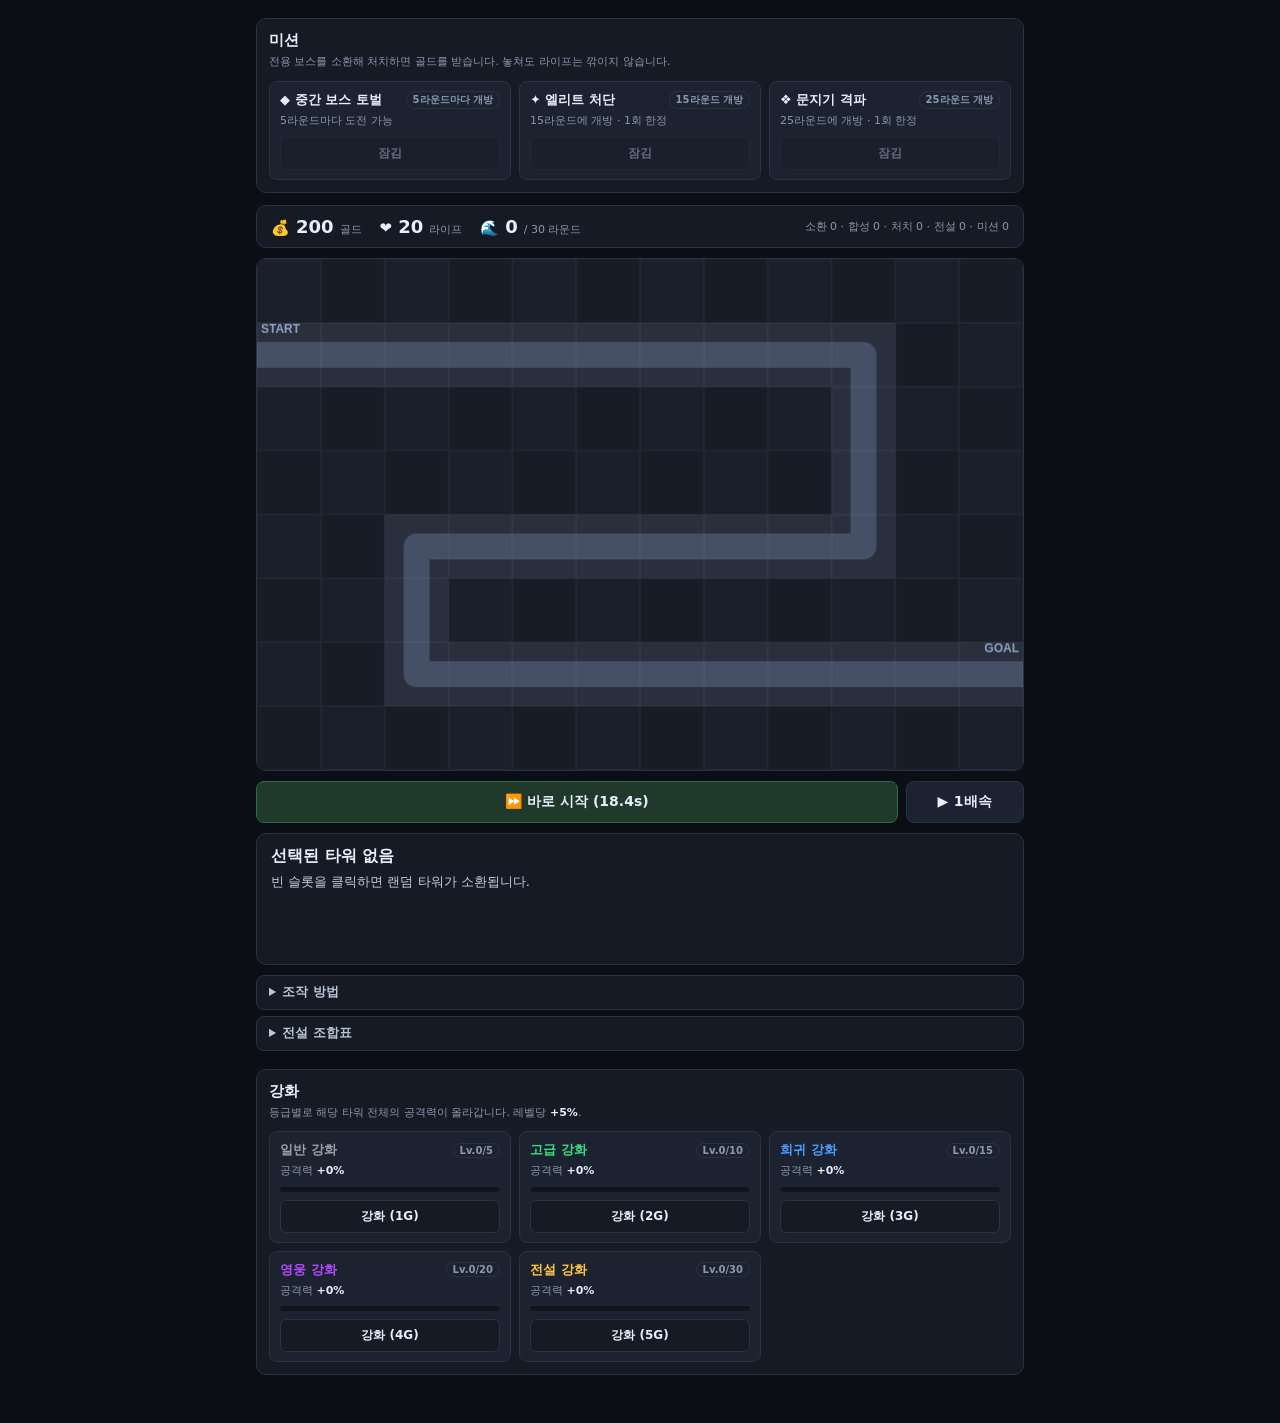
==== tower defence/index.html @ dd0d9f46 "Rename game.html to index.html" ====
<!DOCTYPE html>
<!--
  랜덤 타워 디펜스 — 단일 파일 빌드 (더블클릭으로 실행 가능)
  이 파일은 src/ 폴더의 모듈들을 하나로 합친 결과물입니다.
  코드를 수정할 때는 src/ 를 고친 뒤 build.md 안내대로 다시 빌드하세요.
-->

<html lang="ko">
<head>
  <meta charset="UTF-8" />
  <meta name="viewport" content="width=device-width, initial-scale=1.0" />
  <title>랜덤 타워 디펜스 — 프로토타입</title>
  <link rel="icon" href="data:image/svg+xml,<svg xmlns='http://www.w3.org/2000/svg' viewBox='0 0 32 32'><text y='26' font-size='26'>🎲</text></svg>" />
  <style>
/* reset.css — 최소 리셋 */
*, *::before, *::after { box-sizing: border-box; }
html, body { margin: 0; padding: 0; }
h1, h2, h3, p, ul, figure { margin: 0; padding: 0; }
ul { list-style: none; }
button { font: inherit; color: inherit; border: none; background: none; cursor: pointer; }
canvas { display: block; }
img { max-width: 100%; }

/* ============================================================
   game.css — 게임 화면 스타일
   좌측 미션 · 중앙 게임 · 우측 강화의 3단 구성
   ============================================================ */

:root {
  --bg: #0b0e14;
  --panel: #151a24;
  --panel-2: #1c2230;
  --line: #2a3242;
  --text: #e8eefc;
  --muted: #8b97ad;
  --accent: #5ddc7a;
  --gold: #ffd23d;
  --legend: #ffc83d;
  --mission: #4fd1a5;
}

body {
  background: var(--bg);
  color: var(--text);
  font-family: "Pretendard", "Malgun Gothic", "맑은 고딕", system-ui, sans-serif;
  padding: 18px 12px 48px;
}

/* --- 3단 레이아웃 --- */
.layout {
  display: grid;
  grid-template-columns: 236px minmax(0, 768px) 236px;
  gap: 12px;
  justify-content: center;
  align-items: start;
}
.main {
  display: flex;
  flex-direction: column;
  gap: 10px;
  min-width: 0;
}

/* --- 사이드 패널 --- */
.side {
  background: var(--panel);
  border: 1px solid var(--line);
  border-radius: 10px;
  padding: 12px;
  position: sticky;
  top: 18px;
}
.side-title { font-size: 15px; font-weight: 700; }
.side-sub { font-size: 11px; color: var(--muted); line-height: 1.5; margin-top: 4px; }
.side-sub b { color: var(--text); }
.card-list { display: flex; flex-direction: column; gap: 8px; margin-top: 10px; }

/* 미션 / 강화 카드 공통 */
.card {
  background: var(--panel-2);
  border: 1px solid var(--line);
  border-radius: 8px;
  padding: 9px 10px;
}
.card-top { display: flex; align-items: center; gap: 6px; }
.card-name { font-size: 13px; font-weight: 700; flex: 1; }
.card-tag {
  font-size: 10px;
  font-weight: 700;
  padding: 1px 6px;
  border-radius: 999px;
  border: 1px solid var(--line);
  color: var(--muted);
  white-space: nowrap;
}
.card-meta { font-size: 11px; color: var(--muted); margin-top: 4px; line-height: 1.5; }
.card-meta b { color: var(--text); font-variant-numeric: tabular-nums; }
.card-btn {
  width: 100%;
  margin-top: 8px;
  padding: 7px;
  border-radius: 6px;
  font-size: 12px;
  font-weight: 700;
  background: var(--panel);
  border: 1px solid var(--line);
  transition: filter .12s;
}
.card-btn:hover:not(:disabled) { filter: brightness(1.35); }
.card-btn:disabled { opacity: .35; cursor: not-allowed; }

/* 미션 상태별 강조 */
.card.ready { border-color: var(--mission); }
.card.ready .card-tag { color: var(--mission); border-color: var(--mission); }
.card.ready .card-btn { background: #14382f; border-color: #2f7a63; color: var(--mission); }
.card.active { border-color: var(--gold); }
.card.active .card-tag { color: var(--gold); border-color: var(--gold); }
.card.done { opacity: .55; }

/* 강화 진행 바 */
.bar { height: 5px; background: #10141c; border-radius: 3px; margin-top: 7px; overflow: hidden; }
.bar > i { display: block; height: 100%; border-radius: 3px; }

/* --- 상단 HUD --- */
.hud {
  display: flex;
  align-items: center;
  gap: 18px;
  background: var(--panel);
  border: 1px solid var(--line);
  border-radius: 10px;
  padding: 10px 14px;
}
.hud-item { display: flex; align-items: baseline; gap: 6px; font-size: 18px; font-weight: 700; font-variant-numeric: tabular-nums; }
.hud-item .ico { font-size: 15px; }
.hud-item small { font-size: 11px; font-weight: 400; color: var(--muted); }
.hud-spacer { flex: 1; }
.hud-stats { font-size: 11px; color: var(--muted); }

/* --- 게임 캔버스 --- */
.stage {
  border: 1px solid var(--line);
  border-radius: 10px;
  overflow: hidden;
  line-height: 0;
}
#game { width: 100%; height: auto; cursor: pointer; }

/* --- 버튼 --- */
.actions { display: flex; gap: 8px; }
.btn {
  flex: 1;
  padding: 11px 14px;
  border-radius: 8px;
  background: var(--panel-2);
  border: 1px solid var(--line);
  font-size: 14px;
  font-weight: 600;
  transition: filter .12s, opacity .12s;
}
.btn:hover:not(:disabled) { filter: brightness(1.25); }
.btn:disabled { opacity: .38; cursor: not-allowed; }
.btn.primary { background: #1f3a2a; border-color: #2f6b45; }
.btn.legend  { background: #4a3a12; border-color: #a78230; color: var(--legend); }
.btn.danger  { background: #43202a; border-color: #8a3a4c; }
.btn.ghost   { background: transparent; }
.btn.speed   { flex: 0 0 118px; font-variant-numeric: tabular-nums; letter-spacing: .02em; }
.btn.speed.active { background: #3a2a12; border-color: #a78230; color: var(--gold); }

/* --- 선택 정보 패널 --- */
.panel {
  background: var(--panel);
  border: 1px solid var(--line);
  border-radius: 10px;
  padding: 12px 14px;
  min-height: 132px;
}
.panel-head { display: flex; align-items: center; gap: 8px; margin-bottom: 6px; }
.panel-head h2 { font-size: 16px; font-weight: 700; }
.badge {
  font-size: 11px;
  font-weight: 700;
  color: #10141c;
  padding: 2px 8px;
  border-radius: 999px;
}
.badge:empty { display: none; }
.stats { font-size: 13px; color: #c4cfe2; }
.stats b { color: var(--text); }
.desc { font-size: 12px; color: var(--muted); margin-top: 4px; line-height: 1.5; }

/* 등급별 합성 버튼 줄 */
.merge-row { display: flex; gap: 8px; margin-top: 10px; }
.merge-row:empty { display: none; }
.merge-btn {
  flex: 1;
  padding: 9px 6px;
  border-radius: 8px;
  background: var(--panel-2);
  border: 1px solid var(--line);
  font-size: 13px;
  font-weight: 700;
  line-height: 1.35;
  transition: filter .12s;
}
.merge-btn:hover:not(:disabled) { filter: brightness(1.3); }
.merge-btn:disabled { opacity: .4; cursor: not-allowed; }
.merge-btn small {
  display: block;
  font-size: 11px;
  font-weight: 500;
  color: var(--muted);
  font-variant-numeric: tabular-nums;
}
.merge-btn.ready small { color: inherit; opacity: .8; }

.panel-actions { display: flex; gap: 8px; margin-top: 8px; }
.panel-actions .btn[hidden] { display: none; }

/* --- 도움말 --- */
.help { font-size: 12.5px; color: var(--muted); }
.help details {
  background: var(--panel);
  border: 1px solid var(--line);
  border-radius: 8px;
  padding: 8px 12px;
  margin-bottom: 6px;
}
.help summary { cursor: pointer; font-weight: 600; color: #b9c5d8; }
.help ul { margin-top: 8px; display: flex; flex-direction: column; gap: 5px; }
.help li { line-height: 1.5; }
.help li::before { content: "· "; color: var(--muted); }
.help b { color: var(--text); }
kbd {
  background: var(--panel-2);
  border: 1px solid var(--line);
  border-radius: 4px;
  padding: 1px 5px;
  font-size: 11px;
}

/* --- 반응형 --- */
@media (max-width: 1290px) {
  .layout { grid-template-columns: minmax(0, 768px); }
  .side { position: static; }
  .card-list { display: grid; grid-template-columns: repeat(auto-fit, minmax(210px, 1fr)); }
}
@media (max-width: 560px) {
  .btn.speed { flex: 1; }
  .hud { gap: 12px; flex-wrap: wrap; }
  .hud-stats { display: none; }
  .actions { flex-direction: column; }
  .merge-row { flex-wrap: wrap; }
}

  </style>
</head>
<body>
  <div class="layout">

    <!-- ===== 좌측: 미션 ===== -->
    <aside class="side">
      <h2 class="side-title">미션</h2>
      <p class="side-sub">전용 보스를 소환해 처치하면 골드를 받습니다. 놓쳐도 라이프는 깎이지 않습니다.</p>
      <div id="missionList" class="card-list"></div>
    </aside>

    <!-- ===== 중앙: 게임 ===== -->
    <main class="main">

      <header class="hud">
        <div class="hud-item"><span class="ico">💰</span><span id="gold">0</span><small>골드</small></div>
        <div class="hud-item"><span class="ico">❤️</span><span id="life">0</span><small>라이프</small></div>
        <div class="hud-item"><span class="ico">🌊</span><span id="wave">0</span><small>/ <span id="waveMax">30</span> 라운드</small></div>
        <div class="hud-spacer"></div>
        <div class="hud-stats" id="statLine"></div>
      </header>

      <div class="stage">
        <canvas id="game"></canvas>
      </div>

      <div class="actions">
        <button id="btnWave" class="btn primary">⏩ 바로 시작</button>
        <button id="btnSpeed" class="btn speed">▶ 1배속</button>
        <button id="btnRestart" class="btn danger" hidden>↻ 재시작</button>
      </div>

      <section class="panel">
        <div class="panel-head">
          <h2 id="selTitle">선택된 타워 없음</h2>
          <span id="selBadge" class="badge"></span>
        </div>
        <p id="selStats" class="stats">빈 슬롯을 클릭하면 랜덤 타워가 소환됩니다.</p>
        <p id="selDesc" class="desc"></p>
        <div id="mergeButtons" class="merge-row"></div>
        <div class="panel-actions">
          <button id="btnLegend" class="btn legend" hidden>★ 전설 합성</button>
          <button id="btnSell" class="btn ghost" hidden>💰 판매</button>
        </div>
      </section>

      <section class="help">
        <details>
          <summary>조작 방법</summary>
          <ul>
            <li>빈 슬롯 <b>클릭</b> → 골드를 소모하고 <b>랜덤 일반 타워</b> 소환</li>
            <li>타워 <b>클릭</b> → 선택(사거리 표시). 아래에 <b>고급 / 희귀 / 영웅</b> 합성 버튼이 각각 표시됩니다</li>
            <li>등급을 건너뛸 수 있습니다 — 같은 일반 타워가 <b>8개</b>면 한 번에 <b>영웅</b>까지</li>
            <li>합성 결과는 <b>클릭한 타워의 위치</b>에 생성됩니다</li>
            <li><b>영웅</b> 타워를 클릭한 뒤 다른 영웅 2개를 추가로 클릭 → 조합표에 맞으면 <b>전설</b> 생성</li>
            <li><kbd>ESC</kbd> → 선택 해제 / <kbd>1</kbd> <kbd>2</kbd> <kbd>3</kbd> → 배속 전환</li>
          </ul>
        </details>
        <details>
          <summary>전설 조합표</summary>
          <ul id="recipeList"></ul>
        </details>
      </section>

    </main>

    <!-- ===== 우측: 강화 ===== -->
    <aside class="side">
      <h2 class="side-title">강화</h2>
      <p class="side-sub">등급별로 해당 타워 전체의 공격력이 올라갑니다. 레벨당 <b>+5%</b>.</p>
      <div id="upgradeList" class="card-list"></div>
    </aside>

  </div>

  <script>
(() => {
  // src/js/data/config.js
  var CONFIG = {
    // --- 격자 / 캔버스 ---
    grid: {
      cols: 12,
      rows: 8,
      tile: 64
    },
    // --- 합성 규칙 ---
    merge: {
      // 한 등급 올리는 데 필요한 동일 계열·동일 등급 타워 수
      // 2 = 빠른 체감(현재) / 3 = 정통 랜덤TD 방식
      required: 2,
      // 등급을 건너뛰는 합성도 허용합니다.
      // 필요 개수 = required ^ (목표등급 - 현재등급)
      //   일반 2개 → 고급 / 일반 4개 → 희귀 / 일반 8개 → 영웅
      // 전설 조합에 필요한 영웅 타워 수 (조합표는 legendary.js)
      legendaryRequired: 3
    },
    // --- 경제 ---
    economy: {
      startGold: 200,
      // 초반 4회 소환 — 1~3라운드 사고사 방지
      summonCost: 50,
      // 소환 비용 (고정)
      sellRatio: 0.5,
      // 판매 시 환급 비율
      waveBonusBase: 20,
      // 웨이브 클리어 보너스 기본값
      waveBonusPerWave: 4,
      // 웨이브당 보너스 증가량
      skipBonusPerSecond: 3,
      // 준비시간 스킵 시 남은 초당 보너스
      skipBonusMaxSeconds: 5
      // 스킵 보너스로 인정되는 최대 초 (밸런스 상한)
    },
    // --- 등급별 강화 (우측 패널) ---
    // 비용 = costBase × (다음 레벨)
    //   일반: 1, 2, 3, 4, 5 …   전설: 5, 10, 15, 20 …
    upgrade: {
      damagePerLevel: 0.05,
      // 레벨당 해당 등급 타워 공격력 +5%
      tiers: [
        { tier: 0, maxLevel: 5, costBase: 1 },
        { tier: 1, maxLevel: 10, costBase: 2 },
        { tier: 2, maxLevel: 15, costBase: 3 },
        { tier: 3, maxLevel: 20, costBase: 4 },
        { tier: 4, maxLevel: 30, costBase: 5 }
      ]
    },
    // --- 라이프 ---
    life: {
      start: 20,
      normalDamage: 1,
      bossDamage: 3
    },
    // --- 웨이브 ---
    wave: {
      finalWave: 30,
      // 최종 라운드 — 이 웨이브를 막으면 클리어
      prepTime: 20,
      // 웨이브 간 준비 시간(초)
      hpGrowth: 1.32,
      // 6라운드부터 적용되는 일반 적 체력 배율
      earlyGrowth: 1.15,
      // 1~5라운드는 완만하게 (초반 사고사 방지)
      earlySoftWaves: 5,
      bossHpGrowth: 1.2,
      // 보스 전용(더 완만한) 체력 배율
      rewardGrowth: 1.06,
      // 웨이브당 보상 배율
      bossInterval: 10,
      // 몇 웨이브마다 보스가 등장하는지 (10/20/30)
      bossCount: { 10: 1, 20: 2, 30: 2 }
      // 라운드별 보스 수 (30라운드 하향)
    },
    // --- 게임 속도 (배속) ---
    // 배속은 정수 배수로만 두고, 루프에서 프레임을 그 횟수만큼 쪼개어 돌립니다.
    // (dt 를 그냥 곱하면 고속 투사체가 적을 통과해 버리는 문제가 생깁니다)
    speed: {
      options: [1, 2, 3],
      default: 1
    },
    // --- 등급별 부가 보정 (등급 단계 t = 0..3) ---
    rarityBonus: {
      rangePerTier: 0.06,
      // 사거리 +6%/단계
      cooldownPerTier: 0.05
      // 공격 쿨다운 -5%/단계
    }
  };
  CONFIG.canvas = {
    width: CONFIG.grid.cols * CONFIG.grid.tile,
    height: CONFIG.grid.rows * CONFIG.grid.tile
  };

  // src/js/data/missions.js
  var MISSIONS = [
    {
      id: "midboss",
      name: "중간 보스 토벌",
      icon: "◆",
      enemy: "midboss",
      /** 5라운드마다 반복 개방 (5 · 10 · 15 · 20 · 25 · 30) */
      every: 5,
      repeatable: true,
      /** 보상 골드 = base + perWave × 개방된 라운드 */
      reward: { base: 180, perWave: 26 },
      hint: "5라운드마다 도전 가능",
      desc: "경로에 중간 보스가 나타납니다. 처치하면 즉시 골드를 받습니다."
    },
    {
      id: "elite",
      name: "엘리트 처단",
      icon: "✦",
      enemy: "elite",
      /** 15라운드부터 1회 개방 */
      at: 15,
      repeatable: false,
      reward: { base: 900, perWave: 0 },
      hint: "15라운드에 개방 · 1회 한정",
      desc: "빠르고 단단한 엘리트. 방어력이 높아 방어 무시 계열이 유리합니다."
    },
    {
      id: "gatekeeper",
      name: "문지기 격파",
      icon: "❖",
      enemy: "gatekeeper",
      /** 25라운드부터 1회 개방 */
      at: 25,
      repeatable: false,
      reward: { base: 2200, perWave: 0 },
      hint: "25라운드에 개방 · 1회 한정",
      desc: "방어력 20의 거대한 문지기. 잡으면 최종 라운드 대비 자금을 크게 확보합니다."
    }
  ];
  function isUnlockedAt(mission, wave) {
    if (mission.every) return wave > 0 && wave % mission.every === 0;
    return wave >= mission.at;
  }
  function missionReward(mission, wave) {
    return Math.round(mission.reward.base + mission.reward.perWave * wave);
  }

  // src/js/core/state.js
  function initialMissions() {
    const out = {};
    for (const m of MISSIONS) {
      out[m.id] = {
        /** 'locked' | 'ready' | 'active' | 'done' */
        status: "locked",
        unlockedWave: 0,
        clears: 0
      };
    }
    return out;
  }
  var state = {
    /** @type {Phase} */
    phase: "ready",
    gold: 0,
    life: 0,
    wave: 0,
    prepTimer: 0,
    /** 게임 진행 배속 (1 / 2 / 3) — 재시작해도 유지됩니다 */
    speed: CONFIG.speed.default,
    /** 등급별 강화 레벨 (인덱스 = 등급 tier 0~4) */
    upgrades: [0, 0, 0, 0, 0],
    /** 미션 진행 상태 (id → { status, unlockedWave, clears }) */
    missions: initialMissions(),
    /** @type {Map<number, import('../entities/Tower.js').Tower>} tileIndex → Tower */
    towers: /* @__PURE__ */ new Map(),
    /** @type {import('../entities/Enemy.js').Enemy[]} */
    enemies: [],
    /** @type {import('../entities/Projectile.js').Projectile[]} */
    projectiles: [],
    /** @type {object[]} 짧은 시각 효과 */
    effects: [],
    /** @type {object[]} 떠오르는 텍스트 */
    floaters: [],
    /** 선택된 타일 인덱스 목록 (전설 조합 시 최대 3개) */
    selection: [],
    /** 스폰 대기열 */
    spawnQueue: [],
    spawnTimer: 0,
    stats: { killed: 0, merges: 0, summons: 0, legendaries: 0, upgrades: 0, missions: 0 },
    /** UI에 띄울 안내 메시지 */
    toast: { text: "", timer: 0 }
  };
  function resetState() {
    const keepSpeed = state.speed;
    state.phase = "prep";
    state.gold = CONFIG.economy.startGold;
    state.life = CONFIG.life.start;
    state.wave = 0;
    state.prepTimer = CONFIG.wave.prepTime;
    state.upgrades = [0, 0, 0, 0, 0];
    state.missions = initialMissions();
    state.towers = /* @__PURE__ */ new Map();
    state.enemies = [];
    state.projectiles = [];
    state.effects = [];
    state.floaters = [];
    state.selection = [];
    state.spawnQueue = [];
    state.spawnTimer = 0;
    state.stats = { killed: 0, merges: 0, summons: 0, legendaries: 0, upgrades: 0, missions: 0 };
    state.toast = { text: "", timer: 0 };
    state.speed = keepSpeed;
  }
  function cycleSpeed() {
    const opts = CONFIG.speed.options;
    const next = opts[(opts.indexOf(state.speed) + 1) % opts.length];
    state.speed = next;
    return next;
  }
  function setSpeed(value) {
    if (CONFIG.speed.options.includes(value)) state.speed = value;
    return state.speed;
  }
  function showToast(text, seconds = 2) {
    state.toast.text = text;
    state.toast.timer = seconds;
  }
  function addFloater(x, y, text, color = "#ffffff") {
    state.floaters.push({ x, y, text, color, life: 0.9, vy: -34 });
  }
  function addEffect(effect) {
    state.effects.push({ life: 0.35, maxLife: 0.35, ...effect });
  }
  function clearSelection() {
    state.selection = [];
  }
  function selectedTowers() {
    return state.selection.map((idx) => state.towers.get(idx)).filter(Boolean);
  }

  // src/js/data/towers.js
  var FAMILIES = {
    archer: {
      id: "archer",
      name: "궁수탑",
      shape: "triangle",
      color: "#3ddc84",
      role: "단일 딜러",
      damage: 8,
      cooldown: 0.6,
      range: 190,
      projectileSpeed: 520,
      desc: "빠른 공속과 긴 사거리. 단일 대상에게 꾸준한 피해."
    },
    cannon: {
      id: "cannon",
      name: "포탑",
      shape: "square",
      color: "#ff9f45",
      role: "광역 딜러",
      damage: 18,
      cooldown: 1.4,
      range: 150,
      projectileSpeed: 340,
      splash: 45,
      desc: "느리지만 착탄 지점 주변에 광역 피해."
    },
    frost: {
      id: "frost",
      name: "서리탑",
      shape: "diamond",
      color: "#5ecbff",
      role: "유틸",
      damage: 5,
      cooldown: 0.9,
      range: 160,
      projectileSpeed: 420,
      slow: { amount: 0.35, duration: 1.5 },
      desc: "피해는 낮지만 명중한 적의 이동 속도를 늦춤."
    },
    volt: {
      id: "volt",
      name: "전격탑",
      shape: "pentagon",
      color: "#b46bff",
      role: "연쇄 딜러",
      damage: 10,
      cooldown: 1,
      range: 170,
      projectileSpeed: 600,
      chain: { count: 2, falloff: 0.6, radius: 95 },
      desc: "명중 후 주변의 다른 적에게 전기가 연쇄."
    }
  };
  var FAMILY_IDS = Object.keys(FAMILIES);
  var RARITIES = [
    { id: "common", name: "일반", border: "#9aa0a6", mult: 1, dots: 1 },
    { id: "uncommon", name: "고급", border: "#3ddc84", mult: 2.4, dots: 2 },
    { id: "rare", name: "희귀", border: "#4a9eff", mult: 5.8, dots: 3 },
    { id: "epic", name: "영웅", border: "#b44aff", mult: 14, dots: 4 },
    { id: "legendary", name: "전설", border: "#ffc83d", mult: 0, dots: 5 }
  ];
  var MAX_MERGE_TIER = 3;
  var LEGENDARY_TIER = 4;

  // src/js/core/grid.js
  var { cols, rows, tile } = CONFIG.grid;
  var WAYPOINTS = [
    [-1, 1],
    [9, 1],
    [9, 4],
    [2, 4],
    [2, 6],
    [cols, 6]
  ];
  function tileIndex(col, row) {
    return row * cols + col;
  }
  function indexToTile(idx) {
    return { col: idx % cols, row: Math.floor(idx / cols) };
  }
  function tileCenter(col, row) {
    return { x: col * tile + tile / 2, y: row * tile + tile / 2 };
  }
  function pixelToTile(x, y) {
    const col = Math.floor(x / tile);
    const row = Math.floor(y / tile);
    if (col < 0 || col >= cols || row < 0 || row >= rows) return null;
    return { col, row };
  }
  var PATH_TILES = (() => {
    const set = /* @__PURE__ */ new Set();
    for (let i = 0; i < WAYPOINTS.length - 1; i++) {
      const [c1, r1] = WAYPOINTS[i];
      const [c2, r2] = WAYPOINTS[i + 1];
      const dc = Math.sign(c2 - c1);
      const dr = Math.sign(r2 - r1);
      let c = c1;
      let r = r1;
      while (true) {
        if (c >= 0 && c < cols && r >= 0 && r < rows) set.add(tileIndex(c, r));
        if (c === c2 && r === r2) break;
        c += dc;
        r += dr;
      }
    }
    return set;
  })();
  var PATH_POINTS = WAYPOINTS.map(([c, r]) => tileCenter(c, r));
  var PATH_LENGTH = (() => {
    let total = 0;
    for (let i = 0; i < PATH_POINTS.length - 1; i++) {
      total += Math.hypot(
        PATH_POINTS[i + 1].x - PATH_POINTS[i].x,
        PATH_POINTS[i + 1].y - PATH_POINTS[i].y
      );
    }
    return total;
  })();
  function isBuildable(col, row) {
    return !PATH_TILES.has(tileIndex(col, row));
  }
  var BUILDABLE_COUNT = cols * rows - PATH_TILES.size;

  // src/js/data/legendary.js
  var LEGENDARY_TOWERS = [
    {
      id: "storm_spire",
      name: "폭풍의 첨탑",
      recipe: ["archer", "volt", "frost"],
      shape: "star",
      color: "#ffe08a",
      role: "범위 기절 (제어)",
      // pulse = 투사체를 쏘지 않고 사거리 전체를 주기적으로 내리치는 방식
      pulse: true,
      damage: 90,
      cooldown: 1.6,
      range: 200,
      stun: { duration: 1.1 },
      desc: "주기적으로 사거리 안의 모든 적을 내리쳐 기절시킵니다. 적이 한곳에 묶이면서 뒤따라오는 적들이 쌓이고, 광역 타워가 한 번에 정리할 수 있게 됩니다."
    },
    {
      id: "blaze_fort",
      name: "작열 요새",
      recipe: ["cannon", "volt", "archer"],
      shape: "burst",
      color: "#ff7a3d",
      role: "대형 광역 (섬멸)",
      damage: 300,
      cooldown: 1.1,
      range: 200,
      projectileSpeed: 420,
      splash: 85,
      burn: { dps: 70, duration: 3 },
      desc: "넓은 폭발과 함께 지면을 태워 지속 피해를 남깁니다. 기절로 뭉쳐둔 적을 한 번에 정리하는 주력 딜러입니다."
    },
    {
      id: "glacier_wall",
      name: "빙하 성벽",
      recipe: ["cannon", "frost", "archer"],
      shape: "shield",
      color: "#9fe8ff",
      role: "범위 둔화 (지연)",
      damage: 150,
      cooldown: 0.8,
      range: 215,
      projectileSpeed: 460,
      splash: 70,
      slow: { amount: 0.6, duration: 2.2 },
      desc: "착탄 범위의 적을 크게 얼려 진격을 늦춥니다. 기절이 풀린 뒤에도 적이 흩어지지 않게 붙잡아 둡니다."
    },
    {
      id: "void_prism",
      name: "공허 프리즘",
      recipe: ["cannon", "frost", "volt"],
      shape: "prism",
      color: "#c98bff",
      role: "방어 무시 (대보스)",
      damage: 230,
      cooldown: 0.7,
      range: 220,
      projectileSpeed: 820,
      chain: { count: 4, falloff: 0.85, radius: 140 },
      pierceArmor: true,
      desc: "적의 방어력을 완전히 무시하는 4연쇄 광선. 장갑형과 보스에게 특히 강합니다."
    }
  ];
  function recipeKey(familyIds) {
    return [...familyIds].sort().join("+");
  }
  var RECIPE_MAP = new Map(
    LEGENDARY_TOWERS.map((t) => [recipeKey(t.recipe), t])
  );
  function findLegendary(familyIds) {
    return RECIPE_MAP.get(recipeKey(familyIds)) || null;
  }
  function legendaryRecipeList(familyNameOf) {
    return LEGENDARY_TOWERS.map(
      (t) => `<b>${t.name}</b> (${t.role}) = ${t.recipe.map(familyNameOf).join(" + ")}`
    );
  }

  // src/js/entities/Tower.js
  var nextId = 1;
  var Tower = class {
    /**
     * @param {number} tileIdx
     * @param {{familyId?:string, tier?:number, legendaryId?:string}} opts
     */
    constructor(tileIdx, opts) {
      this.uid = nextId++;
      this.tileIdx = tileIdx;
      const { col, row } = indexToTile(tileIdx);
      const c = tileCenter(col, row);
      this.x = c.x;
      this.y = c.y;
      this.cooldownTimer = 0;
      this.spawnAnim = 1;
      this.angle = -Math.PI / 2;
      if (opts.legendaryId) {
        const def = LEGENDARY_TOWERS.find((t) => t.id === opts.legendaryId);
        this.isLegendary = true;
        this.legendaryId = def.id;
        this.familyId = null;
        this.tier = LEGENDARY_TIER;
        this.name = def.name;
        this.shape = def.shape;
        this.color = def.color;
        this.role = def.role;
        this.desc = def.desc;
        this.damage = def.damage;
        this.cooldown = def.cooldown;
        this.range = def.range;
        this.projectileSpeed = def.projectileSpeed ?? 0;
        this.splash = def.splash || 0;
        this.chain = def.chain || null;
        this.slow = def.slow || null;
        this.burn = def.burn || null;
        this.stun = def.stun || null;
        this.pulse = !!def.pulse;
        this.pierceArmor = !!def.pierceArmor;
      } else {
        const fam = FAMILIES[opts.familyId];
        const tier = opts.tier ?? 0;
        const rar = RARITIES[tier];
        this.isLegendary = false;
        this.familyId = fam.id;
        this.tier = tier;
        this.name = `${rar.name} ${fam.name}`;
        this.shape = fam.shape;
        this.color = fam.color;
        this.role = fam.role;
        this.desc = fam.desc;
        this.damage = Math.round(fam.damage * rar.mult);
        this.cooldown = fam.cooldown * (1 - CONFIG.rarityBonus.cooldownPerTier * tier);
        this.range = Math.round(
          fam.range * (1 + CONFIG.rarityBonus.rangePerTier * tier)
        );
        this.projectileSpeed = fam.projectileSpeed;
        this.splash = fam.splash || 0;
        this.chain = fam.chain || null;
        this.slow = fam.slow || null;
        this.burn = null;
        this.stun = null;
        this.pulse = false;
        this.pierceArmor = false;
      }
    }
    get rarity() {
      return RARITIES[this.tier];
    }
    /** 판매 환급액 */
    get sellValue() {
      const copies = this.isLegendary ? Math.pow(CONFIG.merge.required, 3) * CONFIG.merge.legendaryRequired : Math.pow(CONFIG.merge.required, this.tier);
      return Math.round(
        copies * CONFIG.economy.summonCost * CONFIG.economy.sellRatio
      );
    }
    /** 같은 계열 + 같은 등급인지 (합성 재료 판정) */
    matches(other) {
      return !this.isLegendary && !other.isLegendary && this.familyId === other.familyId && this.tier === other.tier;
    }
  };

  // src/js/systems/economy.js
  function summonCost() {
    return CONFIG.economy.summonCost;
  }
  function canAfford(amount) {
    return state.gold >= amount;
  }
  function spend(amount) {
    if (!canAfford(amount)) return false;
    state.gold -= amount;
    return true;
  }
  function earn(amount, x, y) {
    state.gold += amount;
    if (x !== void 0) addFloater(x, y, `+${amount}`, "#ffd23d");
  }
  function loseLife(amount) {
    state.life = Math.max(0, state.life - amount);
    showToast(`적이 통과했습니다! (-${amount})`, 1.2);
    if (state.life <= 0) {
      state.phase = "over";
    }
  }

  // src/js/systems/summon.js
  function canSummon(tileIdx) {
    const { col, row } = indexToTile(tileIdx);
    if (!isBuildable(col, row)) return { ok: false, reason: "경로 위에는 배치할 수 없습니다." };
    if (state.towers.has(tileIdx)) return { ok: false, reason: "이미 타워가 있습니다." };
    if (!canAfford(summonCost())) return { ok: false, reason: "골드가 부족합니다." };
    return { ok: true };
  }
  function summonAt(tileIdx) {
    const check = canSummon(tileIdx);
    if (!check.ok) {
      showToast(check.reason, 1.2);
      return null;
    }
    spend(summonCost());
    const familyId = FAMILY_IDS[Math.floor(Math.random() * FAMILY_IDS.length)];
    const tower = new Tower(tileIdx, { familyId, tier: 0 });
    state.towers.set(tileIdx, tower);
    state.stats.summons++;
    const { col, row } = indexToTile(tileIdx);
    const c = tileCenter(col, row);
    addEffect({ type: "ring", x: c.x, y: c.y, color: tower.color, radius: 34 });
    return tower;
  }

  // src/js/render/shapes.js
  function polygon(ctx2, x, y, radius, sides, rotation = -Math.PI / 2) {
    ctx2.beginPath();
    for (let i = 0; i < sides; i++) {
      const a = rotation + i * Math.PI * 2 / sides;
      const px = x + Math.cos(a) * radius;
      const py = y + Math.sin(a) * radius;
      i === 0 ? ctx2.moveTo(px, py) : ctx2.lineTo(px, py);
    }
    ctx2.closePath();
  }
  function starPath(ctx2, x, y, outer, inner, points, rotation = -Math.PI / 2) {
    ctx2.beginPath();
    for (let i = 0; i < points * 2; i++) {
      const r = i % 2 === 0 ? outer : inner;
      const a = rotation + i * Math.PI / points;
      const px = x + Math.cos(a) * r;
      const py = y + Math.sin(a) * r;
      i === 0 ? ctx2.moveTo(px, py) : ctx2.lineTo(px, py);
    }
    ctx2.closePath();
  }
  function shieldPath(ctx2, x, y, r) {
    ctx2.beginPath();
    ctx2.moveTo(x, y - r);
    ctx2.lineTo(x + r * 0.85, y - r * 0.5);
    ctx2.lineTo(x + r * 0.7, y + r * 0.45);
    ctx2.lineTo(x, y + r);
    ctx2.lineTo(x - r * 0.7, y + r * 0.45);
    ctx2.lineTo(x - r * 0.85, y - r * 0.5);
    ctx2.closePath();
  }
  function prismPath(ctx2, x, y, r) {
    ctx2.beginPath();
    ctx2.moveTo(x, y - r);
    ctx2.lineTo(x + r * 0.8, y - r * 0.35);
    ctx2.lineTo(x + r * 0.55, y + r * 0.9);
    ctx2.lineTo(x - r * 0.55, y + r * 0.9);
    ctx2.lineTo(x - r * 0.8, y - r * 0.35);
    ctx2.closePath();
  }
  function shapePath(ctx2, shape, x, y, r) {
    switch (shape) {
      case "circle":
        ctx2.beginPath();
        ctx2.arc(x, y, r, 0, Math.PI * 2);
        break;
      case "triangle":
        polygon(ctx2, x, y, r * 1.15, 3);
        break;
      case "square":
        polygon(ctx2, x, y, r * 1.08, 4, Math.PI / 4);
        break;
      case "diamond":
        polygon(ctx2, x, y, r * 1.15, 4);
        break;
      case "pentagon":
        polygon(ctx2, x, y, r, 5);
        break;
      case "hexagon":
        polygon(ctx2, x, y, r, 6);
        break;
      case "star":
        starPath(ctx2, x, y, r * 1.2, r * 0.5, 5);
        break;
      case "burst":
        starPath(ctx2, x, y, r * 1.2, r * 0.62, 8);
        break;
      case "shield":
        shieldPath(ctx2, x, y, r * 1.1);
        break;
      case "prism":
        prismPath(ctx2, x, y, r * 1.1);
        break;
      default:
        ctx2.beginPath();
        ctx2.arc(x, y, r, 0, Math.PI * 2);
    }
  }
  function drawTower(ctx2, tower, selected) {
    const scale = 1 + tower.spawnAnim * 0.35;
    const r = 20 * scale;
    const rar = tower.rarity;
    ctx2.save();
    if (tower.isLegendary) {
      ctx2.shadowColor = rar.border;
      ctx2.shadowBlur = 16;
    }
    shapePath(ctx2, tower.shape, tower.x, tower.y, r);
    ctx2.fillStyle = tower.color;
    ctx2.fill();
    ctx2.lineWidth = tower.isLegendary ? 4 : 3;
    ctx2.strokeStyle = rar.border;
    ctx2.stroke();
    ctx2.restore();
    ctx2.save();
    ctx2.translate(tower.x, tower.y);
    ctx2.rotate(tower.angle);
    ctx2.fillStyle = "rgba(0,0,0,0.45)";
    ctx2.fillRect(r * 0.4, -3, r * 0.75, 6);
    ctx2.restore();
    ctx2.save();
    ctx2.fillStyle = rar.border;
    if (tower.isLegendary) {
      ctx2.font = "bold 11px sans-serif";
      ctx2.textAlign = "center";
      ctx2.fillText("★", tower.x, tower.y + r + 11);
    } else {
      const n = rar.dots;
      const gap = 6;
      const startX = tower.x - (n - 1) * gap / 2;
      for (let i = 0; i < n; i++) {
        ctx2.beginPath();
        ctx2.arc(startX + i * gap, tower.y + r + 6, 2.2, 0, Math.PI * 2);
        ctx2.fill();
      }
    }
    ctx2.restore();
    if (selected) {
      ctx2.save();
      ctx2.strokeStyle = "#ffffff";
      ctx2.lineWidth = 2;
      ctx2.setLineDash([5, 4]);
      ctx2.beginPath();
      ctx2.arc(tower.x, tower.y, r + 8, 0, Math.PI * 2);
      ctx2.stroke();
      ctx2.restore();
    }
  }
  function drawEnemy(ctx2, enemy) {
    const r = enemy.radius;
    ctx2.save();
    shapePath(ctx2, enemy.shape, enemy.x, enemy.y, r);
    ctx2.fillStyle = enemy.flash > 0 ? "#ffffff" : enemy.color;
    ctx2.fill();
    ctx2.lineWidth = enemy.isBoss ? 3 : 1.5;
    ctx2.strokeStyle = enemy.isMission ? "#ffffff" : enemy.isBoss ? "#ffd23d" : "rgba(0,0,0,0.5)";
    ctx2.stroke();
    ctx2.restore();
    if (enemy.stun) {
      ctx2.save();
      ctx2.strokeStyle = "rgba(255,210,61,0.95)";
      ctx2.lineWidth = 3;
      ctx2.setLineDash([4, 3]);
      ctx2.beginPath();
      ctx2.arc(enemy.x, enemy.y, r + 7, 0, Math.PI * 2);
      ctx2.stroke();
      ctx2.restore();
      ctx2.save();
      ctx2.fillStyle = "#ffd23d";
      ctx2.font = "bold 11px sans-serif";
      ctx2.textAlign = "center";
      ctx2.fillText("✳", enemy.x, enemy.y - r - 14);
      ctx2.restore();
    }
    if (enemy.slow) {
      ctx2.save();
      ctx2.strokeStyle = "rgba(94,203,255,0.9)";
      ctx2.lineWidth = 2;
      ctx2.beginPath();
      ctx2.arc(enemy.x, enemy.y, r + 4, 0, Math.PI * 2);
      ctx2.stroke();
      ctx2.restore();
    }
    if (enemy.burn) {
      ctx2.save();
      ctx2.fillStyle = "rgba(255,122,61,0.8)";
      ctx2.beginPath();
      ctx2.arc(enemy.x + r, enemy.y - r, 3, 0, Math.PI * 2);
      ctx2.fill();
      ctx2.restore();
    }
    if (enemy.isMission) {
      ctx2.save();
      ctx2.font = "bold 10px sans-serif";
      ctx2.textAlign = "center";
      ctx2.fillStyle = enemy.color;
      ctx2.fillText(enemy.name, enemy.x, enemy.y + r + 14);
      ctx2.restore();
    }
    const w = Math.max(22, r * 2);
    const ratio = Math.max(0, enemy.hp / enemy.maxHp);
    ctx2.fillStyle = "rgba(0,0,0,0.55)";
    ctx2.fillRect(enemy.x - w / 2, enemy.y - r - 10, w, 4);
    ctx2.fillStyle = ratio > 0.5 ? "#5ddc7a" : ratio > 0.25 ? "#ffd23d" : "#ff5c5c";
    ctx2.fillRect(enemy.x - w / 2, enemy.y - r - 10, w * ratio, 4);
  }

  // src/js/render/renderer.js
  var { cols: cols2, rows: rows2, tile: tile2 } = CONFIG.grid;
  var hoverTile = null;
  function setHoverTile(t) {
    hoverTile = t;
  }
  function drawBoard(ctx2) {
    ctx2.fillStyle = "#12161f";
    ctx2.fillRect(0, 0, CONFIG.canvas.width, CONFIG.canvas.height);
    for (let r = 0; r < rows2; r++) {
      for (let c = 0; c < cols2; c++) {
        const x = c * tile2;
        const y = r * tile2;
        const onPath = PATH_TILES.has(tileIndex(c, r));
        ctx2.fillStyle = onPath ? "#2a2f3d" : (c + r) % 2 === 0 ? "#1a1f2b" : "#171c26";
        ctx2.fillRect(x, y, tile2, tile2);
        ctx2.strokeStyle = "rgba(255,255,255,0.04)";
        ctx2.strokeRect(x + 0.5, y + 0.5, tile2 - 1, tile2 - 1);
      }
    }
    ctx2.save();
    ctx2.strokeStyle = "rgba(120,140,180,0.35)";
    ctx2.lineWidth = 26;
    ctx2.lineCap = "round";
    ctx2.lineJoin = "round";
    ctx2.beginPath();
    PATH_POINTS.forEach((p, i) => i === 0 ? ctx2.moveTo(p.x, p.y) : ctx2.lineTo(p.x, p.y));
    ctx2.stroke();
    ctx2.restore();
    ctx2.save();
    ctx2.font = "bold 12px sans-serif";
    ctx2.fillStyle = "#8fa3c0";
    ctx2.fillText("START", 4, PATH_POINTS[0].y - 22);
    ctx2.textAlign = "right";
    ctx2.fillText("GOAL", CONFIG.canvas.width - 4, PATH_POINTS[PATH_POINTS.length - 1].y - 22);
    ctx2.restore();
    if (hoverTile && isBuildable(hoverTile.col, hoverTile.row)) {
      const occupied = state.towers.has(tileIndex(hoverTile.col, hoverTile.row));
      ctx2.save();
      ctx2.strokeStyle = occupied ? "rgba(255,255,255,0.35)" : "rgba(93,220,132,0.8)";
      ctx2.lineWidth = 2;
      ctx2.strokeRect(hoverTile.col * tile2 + 2, hoverTile.row * tile2 + 2, tile2 - 4, tile2 - 4);
      ctx2.restore();
    }
  }
  function drawRanges(ctx2) {
    for (const t of selectedTowers()) {
      ctx2.save();
      ctx2.fillStyle = "rgba(120,180,255,0.07)";
      ctx2.strokeStyle = "rgba(120,180,255,0.5)";
      ctx2.lineWidth = 1.5;
      ctx2.beginPath();
      ctx2.arc(t.x, t.y, t.range, 0, Math.PI * 2);
      ctx2.fill();
      ctx2.stroke();
      ctx2.restore();
    }
  }
  function drawProjectiles(ctx2) {
    for (const p of state.projectiles) {
      ctx2.save();
      ctx2.fillStyle = p.color;
      ctx2.shadowColor = p.color;
      ctx2.shadowBlur = 8;
      ctx2.beginPath();
      ctx2.arc(p.x, p.y, p.size, 0, Math.PI * 2);
      ctx2.fill();
      ctx2.restore();
    }
  }
  function drawEffects(ctx2) {
    for (const e of state.effects) {
      const a = Math.max(0, e.life / e.maxLife);
      ctx2.save();
      ctx2.globalAlpha = a;
      if (e.type === "ring" || e.type === "burst") {
        ctx2.strokeStyle = e.color;
        ctx2.lineWidth = e.type === "burst" ? 4 : 2;
        ctx2.beginPath();
        ctx2.arc(e.x, e.y, e.radius * (1.15 - a * 0.55), 0, Math.PI * 2);
        ctx2.stroke();
      } else if (e.type === "beam") {
        ctx2.strokeStyle = e.color;
        ctx2.lineWidth = 3;
        ctx2.shadowColor = e.color;
        ctx2.shadowBlur = 10;
        ctx2.beginPath();
        ctx2.moveTo(e.x1, e.y1);
        ctx2.lineTo(e.x2, e.y2);
        ctx2.stroke();
      }
      ctx2.restore();
    }
  }
  function drawFloaters(ctx2) {
    ctx2.save();
    ctx2.font = "bold 13px sans-serif";
    ctx2.textAlign = "center";
    for (const f of state.floaters) {
      ctx2.globalAlpha = Math.max(0, f.life);
      ctx2.fillStyle = f.color;
      ctx2.fillText(f.text, f.x, f.y);
    }
    ctx2.restore();
  }
  function drawOverlay(ctx2) {
    if (state.phase === "over" || state.phase === "clear") {
      ctx2.save();
      ctx2.fillStyle = "rgba(8,10,16,0.82)";
      ctx2.fillRect(0, 0, CONFIG.canvas.width, CONFIG.canvas.height);
      ctx2.textAlign = "center";
      const cx = CONFIG.canvas.width / 2;
      const cy = CONFIG.canvas.height / 2;
      ctx2.fillStyle = state.phase === "clear" ? "#ffc83d" : "#ff5c5c";
      ctx2.font = "bold 40px sans-serif";
      ctx2.fillText(state.phase === "clear" ? "GAME CLEAR!" : "GAME OVER", cx, cy - 18);
      ctx2.fillStyle = "#c9d3e4";
      ctx2.font = "15px sans-serif";
      ctx2.fillText(
        `도달 라운드 ${state.wave} · 처치 ${state.stats.killed} · 합성 ${state.stats.merges} · 전설 ${state.stats.legendaries}`,
        cx,
        cy + 16
      );
      ctx2.fillStyle = "#7f8ca3";
      ctx2.font = "13px sans-serif";
      ctx2.fillText("다시 시작하려면 아래 [재시작] 버튼을 누르세요", cx, cy + 44);
      ctx2.restore();
    }
    if (state.toast.timer > 0) {
      ctx2.save();
      ctx2.globalAlpha = Math.min(1, state.toast.timer * 2);
      ctx2.font = "bold 15px sans-serif";
      ctx2.textAlign = "center";
      const w = ctx2.measureText(state.toast.text).width + 28;
      const x = CONFIG.canvas.width / 2;
      ctx2.fillStyle = "rgba(10,13,20,0.85)";
      ctx2.fillRect(x - w / 2, 12, w, 30);
      ctx2.strokeStyle = "rgba(255,255,255,0.15)";
      ctx2.strokeRect(x - w / 2, 12, w, 30);
      ctx2.fillStyle = "#e8eefc";
      ctx2.fillText(state.toast.text, x, 32);
      ctx2.restore();
    }
  }
  function render(ctx2) {
    drawBoard(ctx2);
    drawRanges(ctx2);
    for (const t of state.towers.values()) {
      drawTower(ctx2, t, state.selection.includes(t.tileIdx));
    }
    for (const e of state.enemies) drawEnemy(ctx2, e);
    drawProjectiles(ctx2);
    drawEffects(ctx2);
    drawFloaters(ctx2);
    drawOverlay(ctx2);
  }

  // src/js/core/input.js
  function canvasPos(canvas2, evt) {
    const rect = canvas2.getBoundingClientRect();
    const scaleX = CONFIG.canvas.width / rect.width;
    const scaleY = CONFIG.canvas.height / rect.height;
    return {
      x: (evt.clientX - rect.left) * scaleX,
      y: (evt.clientY - rect.top) * scaleY
    };
  }
  function handleTowerClick(idx) {
    const tower = state.towers.get(idx);
    if (!tower) return;
    if (state.selection.includes(idx)) {
      state.selection = state.selection.filter((i) => i !== idx);
      return;
    }
    const selected = state.selection.map((i) => state.towers.get(i)).filter(Boolean);
    const isEpic = (t) => !t.isLegendary && t.tier === MAX_MERGE_TIER;
    if (selected.length > 0 && selected.every(isEpic) && isEpic(tower) && selected.length < CONFIG.merge.legendaryRequired) {
      state.selection.push(idx);
      return;
    }
    state.selection = [idx];
  }
  function bindInput(canvas2) {
    canvas2.addEventListener("mousemove", (evt) => {
      const { x, y } = canvasPos(canvas2, evt);
      setHoverTile(pixelToTile(x, y));
    });
    canvas2.addEventListener("mouseleave", () => setHoverTile(null));
    canvas2.addEventListener("click", (evt) => {
      if (state.phase === "over" || state.phase === "clear") return;
      const { x, y } = canvasPos(canvas2, evt);
      const t = pixelToTile(x, y);
      if (!t) return;
      const idx = tileIndex(t.col, t.row);
      if (state.towers.has(idx)) {
        handleTowerClick(idx);
        return;
      }
      if (!isBuildable(t.col, t.row)) {
        clearSelection();
        return;
      }
      const tower = summonAt(idx);
      state.selection = tower ? [idx] : [];
    });
    window.addEventListener("keydown", (evt) => {
      if (evt.key === "Escape") clearSelection();
    });
  }

  // src/js/systems/merge.js
  function findMaterials(base) {
    if (!base || base.isLegendary || base.tier >= MAX_MERGE_TIER) return [];
    const list = [];
    for (const tower of state.towers.values()) {
      if (tower.uid === base.uid) continue;
      if (base.matches(tower)) list.push(tower);
    }
    list.sort(
      (a, b) => Math.hypot(a.x - base.x, a.y - base.y) - Math.hypot(b.x - base.x, b.y - base.y)
    );
    return list;
  }
  function requiredFor(baseTier, targetTier) {
    return Math.pow(CONFIG.merge.required, targetTier - baseTier);
  }
  function mergeOptions(base) {
    if (!base || base.isLegendary || base.tier >= MAX_MERGE_TIER) return [];
    const have = findMaterials(base).length + 1;
    const out = [];
    for (let target = base.tier + 1; target <= MAX_MERGE_TIER; target++) {
      const need = requiredFor(base.tier, target);
      out.push({
        targetTier: target,
        name: RARITIES[target].name,
        color: RARITIES[target].border,
        need,
        have: Math.min(have, need),
        ok: have >= need
      });
    }
    return out;
  }
  function mergeStatus(base) {
    if (!base) return null;
    if (base.isLegendary) {
      return { kind: "legendary-final", text: "전설은 최종 등급입니다." };
    }
    if (base.tier >= MAX_MERGE_TIER) {
      return { kind: "epic", text: "영웅 2개를 더 선택해 전설을 조합하세요." };
    }
    return { kind: "normal", options: mergeOptions(base) };
  }
  function mergeTo(base, targetTier) {
    const opt = mergeOptions(base).find((o) => o.targetTier === targetTier);
    if (!opt || !opt.ok) {
      showToast("합성할 재료가 부족합니다.", 1.2);
      return null;
    }
    const materials = findMaterials(base).slice(0, opt.need - 1);
    for (const m of materials) {
      addEffect({
        type: "beam",
        x1: m.x,
        y1: m.y,
        x2: base.x,
        y2: base.y,
        color: base.color
      });
      state.towers.delete(m.tileIdx);
    }
    const upgraded = new Tower(base.tileIdx, {
      familyId: base.familyId,
      tier: targetTier
    });
    state.towers.set(base.tileIdx, upgraded);
    state.stats.merges++;
    addEffect({
      type: "burst",
      x: upgraded.x,
      y: upgraded.y,
      color: upgraded.rarity.border,
      radius: 40 + targetTier * 10,
      life: 0.45
    });
    addFloater(upgraded.x, upgraded.y - 12, `${upgraded.rarity.name}!`, upgraded.rarity.border);
    state.selection = [upgraded.tileIdx];
    return upgraded;
  }
  function legendaryStatus(towers) {
    const need = CONFIG.merge.legendaryRequired;
    const allEpic = towers.length > 0 && towers.every((t) => !t.isLegendary && t.tier === MAX_MERGE_TIER);
    if (!allEpic) return null;
    if (towers.length < need) {
      return {
        ok: false,
        have: towers.length,
        need,
        text: `전설 조합 (${towers.length}/${need})`
      };
    }
    const found = findLegendary(towers.map((t) => t.familyId));
    return {
      ok: !!found,
      have: need,
      need,
      target: found,
      text: found ? `전설 합성 — ${found.name}` : "조합표에 없는 조합입니다"
    };
  }
  function mergeLegendary(towers) {
    const status = legendaryStatus(towers);
    if (!status || !status.ok) {
      showToast("조합에 맞는 전설 타워가 없습니다.", 1.5);
      return null;
    }
    const base = towers[0];
    for (const t of towers.slice(1)) {
      addEffect({ type: "beam", x1: t.x, y1: t.y, x2: base.x, y2: base.y, color: "#ffc83d" });
      state.towers.delete(t.tileIdx);
    }
    const legend = new Tower(base.tileIdx, { legendaryId: status.target.id });
    state.towers.set(base.tileIdx, legend);
    state.stats.merges++;
    state.stats.legendaries++;
    addEffect({ type: "burst", x: legend.x, y: legend.y, color: "#ffc83d", radius: 70, life: 0.6 });
    addFloater(legend.x, legend.y - 16, `★ ${legend.name}`, "#ffc83d");
    showToast(`전설 타워 [${legend.name}] 완성!`, 2.5);
    clearSelection();
    state.selection = [legend.tileIdx];
    return legend;
  }
  function familyName(id) {
    return FAMILIES[id]?.name ?? id;
  }

  // src/js/systems/upgrade.js
  function upgradeDef(tier) {
    return CONFIG.upgrade.tiers.find((u) => u.tier === tier);
  }
  function upgradeLevel(tier) {
    return state.upgrades[tier] ?? 0;
  }
  function upgradeCost(tier) {
    const def = upgradeDef(tier);
    const lv = upgradeLevel(tier);
    if (lv >= def.maxLevel) return null;
    return def.costBase * (lv + 1);
  }
  function upgradeMultiplier(tier) {
    return 1 + upgradeLevel(tier) * CONFIG.upgrade.damagePerLevel;
  }
  function towerDamage(tower) {
    return tower.damage * upgradeMultiplier(tower.tier);
  }
  function buyUpgrade(tier) {
    const def = upgradeDef(tier);
    const cost = upgradeCost(tier);
    if (cost === null) {
      showToast(`${RARITIES[tier].name} 강화는 이미 최대입니다.`, 1.2);
      return false;
    }
    if (!spend(cost)) {
      showToast(`골드가 부족합니다. (${cost}G 필요)`, 1.2);
      return false;
    }
    state.upgrades[tier] = upgradeLevel(tier) + 1;
    state.stats.upgrades++;
    const pct = Math.round(upgradeLevel(tier) * CONFIG.upgrade.damagePerLevel * 100);
    showToast(
      `${RARITIES[tier].name} 강화 Lv.${state.upgrades[tier]}/${def.maxLevel} — 공격력 +${pct}%`,
      1.4
    );
    return true;
  }
  function upgradeSummary() {
    return CONFIG.upgrade.tiers.map((def) => {
      const lv = upgradeLevel(def.tier);
      const cost = upgradeCost(def.tier);
      return {
        tier: def.tier,
        name: RARITIES[def.tier].name,
        color: RARITIES[def.tier].border,
        level: lv,
        maxLevel: def.maxLevel,
        cost,
        maxed: cost === null,
        bonusPercent: Math.round(lv * CONFIG.upgrade.damagePerLevel * 100),
        affordable: cost !== null && state.gold >= cost
      };
    });
  }

  // src/js/data/waves.js
  function waveComposition(n) {
    const groups = [];
    if (isBossWave(n)) {
      const bossCount = CONFIG.wave.bossCount[n] ?? Math.floor(n / CONFIG.wave.bossInterval);
      groups.push({ type: "armor", count: 4 + Math.floor(n / 4), gap: 0.26 });
      groups.push({ type: "boss", count: bossCount, gap: 1.1 });
      return groups;
    }
    const base = 6 + Math.round(n * 1.05);
    if (n <= 4) {
      groups.push({ type: "grunt", count: base, gap: 0.62 });
    } else if (n <= 9) {
      groups.push({ type: "grunt", count: Math.round(base * 0.6), gap: 0.45 });
      groups.push({ type: "swift", count: Math.round(base * 0.4), gap: 0.26 });
    } else {
      groups.push({ type: "grunt", count: Math.round(base * 0.45), gap: 0.26 });
      groups.push({ type: "swift", count: Math.round(base * 0.3), gap: 0.24 });
      groups.push({ type: "armor", count: Math.round(base * 0.25), gap: 0.45 });
    }
    return groups;
  }
  function hpScale(n, isBoss = false) {
    if (isBoss) return Math.pow(CONFIG.wave.bossHpGrowth, n - 1);
    const soft = CONFIG.wave.earlySoftWaves;
    if (n <= soft) return Math.pow(CONFIG.wave.earlyGrowth, n - 1);
    return Math.pow(CONFIG.wave.earlyGrowth, soft - 1) * Math.pow(CONFIG.wave.hpGrowth, n - soft);
  }
  function rewardScale(n) {
    return Math.pow(CONFIG.wave.rewardGrowth, n - 1);
  }
  function clearBonus(n) {
    return CONFIG.economy.waveBonusBase + n * CONFIG.economy.waveBonusPerWave;
  }
  function isBossWave(n) {
    return n % CONFIG.wave.bossInterval === 0;
  }

  // src/js/data/enemies.js
  var ENEMIES = {
    grunt: {
      id: "grunt",
      name: "일반형",
      shape: "circle",
      color: "#ff5c5c",
      hp: 40,
      speed: 85,
      armor: 0,
      reward: 8,
      radius: 12
    },
    swift: {
      id: "swift",
      name: "고속형",
      shape: "triangle",
      color: "#ffd23d",
      hp: 24,
      speed: 165,
      armor: 0,
      reward: 10,
      radius: 10
    },
    armor: {
      id: "armor",
      name: "장갑형",
      shape: "hexagon",
      color: "#7f9bb5",
      hp: 78,
      speed: 61,
      armor: 5,
      reward: 14,
      radius: 14,
      stunResist: 0.25
    },
    boss: {
      id: "boss",
      name: "보스",
      shape: "hexagon",
      color: "#c81e4a",
      hp: 560,
      speed: 54,
      armor: 8,
      reward: 120,
      radius: 22,
      isBoss: true,
      stunResist: 0.55
    },
    // --- 미션 전용 적 (좌측 미션 패널에서 직접 소환) ---
    // 라이프를 깎지 않습니다. 놓치면 미션만 실패하고 다시 도전할 수 있습니다.
    midboss: {
      id: "midboss",
      name: "중간 보스",
      shape: "diamond",
      color: "#4fd1a5",
      hp: 420,
      speed: 62,
      armor: 4,
      reward: 40,
      radius: 19,
      isBoss: true,
      isMission: true,
      stunResist: 0.35
    },
    elite: {
      id: "elite",
      name: "엘리트",
      shape: "star",
      color: "#ff8ad8",
      hp: 900,
      speed: 78,
      armor: 10,
      reward: 90,
      radius: 21,
      isBoss: true,
      isMission: true,
      stunResist: 0.5
    },
    gatekeeper: {
      id: "gatekeeper",
      name: "문지기",
      shape: "shield",
      color: "#b0a24a",
      hp: 2e3,
      speed: 46,
      armor: 20,
      reward: 160,
      radius: 25,
      isBoss: true,
      isMission: true,
      stunResist: 0.65
    }
  };

  // src/js/entities/Enemy.js
  var Enemy = class {
    /**
     * @param {string} typeId enemies.js의 키
     * @param {number} hpMult 웨이브 체력 배율
     * @param {number} rewardMult 웨이브 보상 배율
     * @param {string|null} missionId 미션으로 소환된 경우 미션 id
     */
    constructor(typeId, hpMult, rewardMult, missionId = null) {
      const def = ENEMIES[typeId];
      this.def = def;
      this.typeId = typeId;
      this.name = def.name;
      this.shape = def.shape;
      this.color = def.color;
      this.radius = def.radius;
      this.armor = def.armor;
      this.isBoss = !!def.isBoss;
      this.isMission = !!def.isMission;
      this.missionId = missionId;
      this.stunResist = def.stunResist ?? 0;
      this.maxHp = Math.round(def.hp * hpMult);
      this.hp = this.maxHp;
      this.reward = Math.round(def.reward * rewardMult);
      this.baseSpeed = def.speed;
      this.segment = 0;
      this.x = PATH_POINTS[0].x;
      this.y = PATH_POINTS[0].y;
      this.traveled = 0;
      this.slow = null;
      this.burn = null;
      this.stun = null;
      this.flash = 0;
      this.dead = false;
      this.escaped = false;
    }
    get speed() {
      if (this.stun) return 0;
      const mult = this.slow ? 1 - this.slow.amount : 1;
      return this.baseSpeed * mult;
    }
    takeDamage(amount, opts = {}) {
      const armor = opts.pierceArmor ? 0 : this.armor;
      const dmg = Math.max(1, Math.round(amount - armor));
      this.hp -= dmg;
      this.flash = 0.08;
      if (this.hp <= 0) this.dead = true;
      return dmg;
    }
    applySlow(amount, duration) {
      if (!this.slow || amount >= this.slow.amount) {
        this.slow = { amount, timer: duration };
      } else {
        this.slow.timer = Math.max(this.slow.timer, duration);
      }
    }
    applyBurn(dps, duration) {
      this.burn = { dps, timer: duration };
    }
    /** 기절 — 저항 비율만큼 지속시간이 줄어듭니다 */
    applyStun(duration) {
      const actual = duration * (1 - this.stunResist);
      if (actual <= 0) return;
      if (!this.stun || actual > this.stun.timer) this.stun = { timer: actual };
    }
    update(dt) {
      if (this.flash > 0) this.flash -= dt;
      if (this.slow) {
        this.slow.timer -= dt;
        if (this.slow.timer <= 0) this.slow = null;
      }
      if (this.stun) {
        this.stun.timer -= dt;
        if (this.stun.timer <= 0) this.stun = null;
      }
      if (this.burn) {
        this.burn.timer -= dt;
        this.hp -= this.burn.dps * dt;
        if (this.hp <= 0) this.dead = true;
        if (this.burn.timer <= 0) this.burn = null;
      }
      let move = this.speed * dt;
      while (move > 0 && this.segment < PATH_POINTS.length - 1) {
        const target = PATH_POINTS[this.segment + 1];
        const dx = target.x - this.x;
        const dy = target.y - this.y;
        const dist = Math.hypot(dx, dy);
        if (dist <= move) {
          this.x = target.x;
          this.y = target.y;
          this.traveled += dist;
          move -= dist;
          this.segment++;
        } else {
          this.x += dx / dist * move;
          this.y += dy / dist * move;
          this.traveled += move;
          move = 0;
        }
      }
      if (this.segment >= PATH_POINTS.length - 1) {
        this.escaped = true;
      }
    }
  };

  // src/js/systems/mission.js
  function missionDef(id) {
    return MISSIONS.find((m) => m.id === id);
  }
  function refreshMissions(wave) {
    for (const def of MISSIONS) {
      const st = state.missions[def.id];
      if (def.repeatable) {
        if (isUnlockedAt(def, wave) && st.status !== "active") {
          st.status = "ready";
          st.unlockedWave = wave;
          showToast(`미션 개방 — ${def.name}`, 1.6);
        }
        continue;
      }
      if (st.status === "locked" && isUnlockedAt(def, wave)) {
        st.status = "ready";
        st.unlockedWave = wave;
        showToast(`미션 개방 — ${def.name}`, 1.8);
      }
    }
  }
  function canStart(id) {
    return state.missions[id]?.status === "ready" && (state.phase === "prep" || state.phase === "combat");
  }
  function startMission(id) {
    const def = missionDef(id);
    const st = state.missions[id];
    if (!canStart(id)) {
      showToast("지금은 도전할 수 없는 미션입니다.", 1.2);
      return false;
    }
    const wave = Math.max(1, state.wave);
    const enemy = new Enemy(def.enemy, hpScale(wave, true), rewardScale(wave), id);
    state.enemies.push(enemy);
    st.status = "active";
    showToast(`${def.name} 시작! ${def.icon} ${enemy.name} 등장`, 2);
    return true;
  }
  function onMissionEnemyKilled(enemy) {
    const def = missionDef(enemy.missionId);
    const st = state.missions[enemy.missionId];
    if (!def || !st) return;
    const reward = missionReward(def, st.unlockedWave || state.wave);
    earn(reward);
    addFloater(enemy.x, enemy.y - 20, `미션 성공 +${reward}G`, "#4fd1a5");
    addEffect({ type: "burst", x: enemy.x, y: enemy.y, color: "#4fd1a5", radius: 70, life: 0.6 });
    showToast(`${def.name} 성공! +${reward}G`, 2.2);
    st.clears++;
    state.stats.missions++;
    st.status = def.repeatable ? "locked" : "done";
  }
  function onMissionEnemyEscaped(enemy) {
    const def = missionDef(enemy.missionId);
    const st = state.missions[enemy.missionId];
    if (!def || !st) return;
    showToast(`${def.name} 실패 — 다시 도전할 수 있습니다.`, 2);
    st.status = "ready";
  }
  function missionSummary() {
    return MISSIONS.map((def) => {
      const st = state.missions[def.id];
      const wave = st.unlockedWave || state.wave;
      let statusText;
      if (st.status === "ready") statusText = "도전 가능";
      else if (st.status === "active") statusText = "진행 중";
      else if (st.status === "done") statusText = "완료";
      else statusText = def.repeatable ? `${def.every}라운드마다 개방` : `${def.at}라운드 개방`;
      return {
        id: def.id,
        icon: def.icon,
        name: def.name,
        hint: def.hint,
        desc: def.desc,
        status: st.status,
        statusText,
        clears: st.clears,
        reward: missionReward(def, wave),
        canStart: canStart(def.id)
      };
    });
  }

  // src/js/render/hud.js
  var el = {};
  var handlers = { merge: null, mission: null, upgrade: null };
  function initHud(callbacks = {}) {
    Object.assign(handlers, callbacks);
    [
      "gold",
      "life",
      "wave",
      "waveMax",
      "btnWave",
      "btnSpeed",
      "btnLegend",
      "btnSell",
      "btnRestart",
      "selTitle",
      "selBadge",
      "selStats",
      "selDesc",
      "recipeList",
      "statLine",
      "mergeButtons",
      "missionList",
      "upgradeList"
    ].forEach((id) => el[id] = document.getElementById(id));
    el.waveMax.textContent = CONFIG.wave.finalWave;
    el.recipeList.innerHTML = legendaryRecipeList(familyName).map((t) => `<li>${t}</li>`).join("");
    el.missionList.addEventListener("click", (evt) => {
      const btn = evt.target.closest("button[data-mission]");
      if (btn && !btn.disabled) handlers.mission?.(btn.dataset.mission);
    });
    el.upgradeList.addEventListener("click", (evt) => {
      const btn = evt.target.closest("button[data-upgrade]");
      if (btn && !btn.disabled) handlers.upgrade?.(Number(btn.dataset.upgrade));
    });
    el.mergeButtons.addEventListener("click", (evt) => {
      const btn = evt.target.closest("button[data-target-tier]");
      if (btn && !btn.disabled) handlers.merge?.(Number(btn.dataset.targetTier));
    });
  }
  function setBtn(button, { text, enabled, hidden = false }) {
    button.hidden = hidden;
    button.textContent = text;
    button.disabled = !enabled;
  }
  function setHtml(node, html) {
    if (node._lastHtml !== html) {
      node.innerHTML = html;
      node._lastHtml = html;
    }
  }
  function renderMissions() {
    const html = missionSummary().map((m) => {
      const label = m.status === "active" ? "진행 중…" : m.status === "done" ? "완료" : m.canStart ? `도전 (보상 ${m.reward}G)` : "잠김";
      return `
        <div class="card ${m.status}">
          <div class="card-top">
            <span class="card-name">${m.icon} ${m.name}</span>
            <span class="card-tag">${m.statusText}</span>
          </div>
          <div class="card-meta">${m.hint}${m.clears > 0 ? ` · 클리어 <b>${m.clears}</b>회` : ""}</div>
          <button class="card-btn" data-mission="${m.id}" ${m.canStart ? "" : "disabled"}>${label}</button>
        </div>`;
    }).join("");
    setHtml(el.missionList, html);
  }
  function renderUpgrades() {
    const html = upgradeSummary().map((u) => {
      const pct = u.level / u.maxLevel * 100;
      const label = u.maxed ? "최대 강화 완료" : `강화 (${u.cost}G)`;
      return `
        <div class="card">
          <div class="card-top">
            <span class="card-name" style="color:${u.color}">${u.name} 강화</span>
            <span class="card-tag">Lv.${u.level}/${u.maxLevel}</span>
          </div>
          <div class="card-meta">공격력 <b>+${u.bonusPercent}%</b></div>
          <div class="bar"><i style="width:${pct}%;background:${u.color}"></i></div>
          <button class="card-btn" data-upgrade="${u.tier}" ${u.maxed || !u.affordable ? "disabled" : ""}>${label}</button>
        </div>`;
    }).join("");
    setHtml(el.upgradeList, html);
  }
  function renderMergeButtons(base) {
    if (!base) return setHtml(el.mergeButtons, "");
    const ms = mergeStatus(base);
    if (!ms || ms.kind !== "normal") return setHtml(el.mergeButtons, "");
    const html = ms.options.map(
      (o) => `
      <button class="merge-btn ${o.ok ? "ready" : ""}"
              data-target-tier="${o.targetTier}"
              style="${o.ok ? `border-color:${o.color};color:${o.color}` : ""}"
              ${o.ok ? "" : "disabled"}>
        ⬆ ${o.name} 조합
        <small>${o.have} / ${o.need}개</small>
      </button>`
    ).join("");
    setHtml(el.mergeButtons, html);
  }
  function towerStatsHtml(t) {
    const dmg = Math.round(towerDamage(t));
    const boosted = dmg !== t.damage;
    return `공격력 <b>${dmg}</b>${boosted ? ` <span style="color:var(--gold)">(기본 ${t.damage})</span>` : ""} · 공속 <b>${t.cooldown.toFixed(2)}s</b> · 사거리 <b>${t.range}</b>` + (t.pulse ? " · <b>범위 전체 타격</b>" : "") + (t.splash ? ` · 범위 <b>${t.splash}</b>` : "") + (t.chain ? ` · 연쇄 <b>${t.chain.count}</b>` : "") + (t.stun ? ` · 기절 <b>${t.stun.duration}s</b>` : "") + (t.slow ? ` · 둔화 <b>${Math.round(t.slow.amount * 100)}%</b>` : "") + (t.burn ? ` · 화상 <b>${t.burn.dps}/s</b>` : "") + (t.pierceArmor ? " · <b>방어 무시</b>" : "");
  }
  function updateHud() {
    el.gold.textContent = Math.floor(state.gold);
    el.life.textContent = state.life;
    el.wave.textContent = state.wave;
    if (state.phase === "prep") {
      setBtn(el.btnWave, { text: `⏩ 바로 시작 (${state.prepTimer.toFixed(1)}s)`, enabled: true });
    } else if (state.phase === "combat") {
      setBtn(el.btnWave, { text: "⚔ 전투 중...", enabled: false });
    } else {
      setBtn(el.btnWave, { text: "— 종료 —", enabled: false });
    }
    el.btnSpeed.textContent = `${"▶".repeat(state.speed)} ${state.speed}배속`;
    el.btnSpeed.classList.toggle("active", state.speed > 1);
    el.btnRestart.hidden = !(state.phase === "over" || state.phase === "clear");
    el.statLine.textContent = `소환 ${state.stats.summons} · 합성 ${state.stats.merges} · 처치 ${state.stats.killed} · 전설 ${state.stats.legendaries} · 미션 ${state.stats.missions}`;
    renderMissions();
    renderUpgrades();
    const sel = selectedTowers();
    if (sel.length === 0) {
      el.selTitle.textContent = "선택된 타워 없음";
      el.selBadge.textContent = "";
      el.selBadge.style.background = "transparent";
      el.selStats.textContent = "빈 슬롯을 클릭하면 랜덤 타워가 소환됩니다.";
      el.selDesc.textContent = "";
      el.btnLegend.hidden = true;
      el.btnSell.hidden = true;
      renderMergeButtons(null);
      return;
    }
    const base = sel[0];
    if (sel.length === 1) {
      el.selTitle.textContent = base.name;
      el.selBadge.textContent = base.rarity.name;
      el.selBadge.style.background = base.rarity.border;
      el.selStats.innerHTML = towerStatsHtml(base);
      el.selDesc.textContent = base.desc;
      renderMergeButtons(base);
      const ms = mergeStatus(base);
      if (ms && ms.kind === "epic") {
        setBtn(el.btnLegend, {
          text: `★ 전설 조합 (1/${CONFIG.merge.legendaryRequired}) — 영웅을 더 선택하세요`,
          enabled: false
        });
      } else {
        el.btnLegend.hidden = true;
      }
    } else {
      renderMergeButtons(null);
      el.selTitle.textContent = `영웅 타워 ${sel.length}개 선택됨`;
      el.selBadge.textContent = "전설 조합";
      el.selBadge.style.background = "#ffc83d";
      el.selStats.textContent = sel.map((t) => t.name).join("  +  ");
      const ls = legendaryStatus(sel);
      if (ls) {
        setBtn(el.btnLegend, { text: `★ ${ls.text}`, enabled: ls.ok });
        el.selDesc.textContent = ls.ok ? ls.target.desc : `결과 타워는 첫 번째로 선택한 [${sel[0].name}] 위치에 생성됩니다.`;
      } else {
        el.btnLegend.hidden = true;
        el.selDesc.textContent = "";
      }
    }
    if (sel.length === 1) {
      setBtn(el.btnSell, { text: `💰 판매 (+${base.sellValue}G)`, enabled: true });
    } else {
      el.btnSell.hidden = true;
    }
  }

  // src/js/entities/Projectile.js
  var Projectile = class {
    /**
     * @param {object} cfg
     * @param {number} cfg.x @param {number} cfg.y
     * @param {import('./Enemy.js').Enemy} cfg.target
     * @param {number} cfg.speed
     * @param {string} cfg.color
     * @param {number} cfg.size
     * @param {(target:import('./Enemy.js').Enemy, x:number, y:number)=>void} cfg.onHit
     */
    constructor(cfg) {
      this.x = cfg.x;
      this.y = cfg.y;
      this.target = cfg.target;
      this.speed = cfg.speed;
      this.color = cfg.color;
      this.size = cfg.size ?? 4;
      this.onHit = cfg.onHit;
      this.dead = false;
      this.life = 3;
    }
    update(dt) {
      this.life -= dt;
      if (this.life <= 0) {
        this.dead = true;
        return;
      }
      if (!this.target || this.target.dead || this.target.escaped) {
        this.dead = true;
        return;
      }
      const dx = this.target.x - this.x;
      const dy = this.target.y - this.y;
      const dist = Math.hypot(dx, dy);
      const move = this.speed * dt;
      if (dist <= move + this.target.radius) {
        this.x = this.target.x;
        this.y = this.target.y;
        this.dead = true;
        this.onHit(this.target, this.x, this.y);
        return;
      }
      this.x += dx / dist * move;
      this.y += dy / dist * move;
    }
  };

  // src/js/systems/combat.js
  function findTarget(tower) {
    let best = null;
    let bestProgress = -1;
    for (const e of state.enemies) {
      if (e.dead || e.escaped) continue;
      const d = Math.hypot(e.x - tower.x, e.y - tower.y);
      if (d > tower.range) continue;
      if (e.traveled > bestProgress) {
        bestProgress = e.traveled;
        best = e;
      }
    }
    return best;
  }
  function enemiesInRange(tower) {
    const list = [];
    for (const e of state.enemies) {
      if (e.dead || e.escaped) continue;
      if (Math.hypot(e.x - tower.x, e.y - tower.y) <= tower.range) list.push(e);
    }
    return list;
  }
  function applyStatus(tower, enemy) {
    if (tower.slow) enemy.applySlow(tower.slow.amount, tower.slow.duration);
    if (tower.burn) enemy.applyBurn(tower.burn.dps, tower.burn.duration);
    if (tower.stun) enemy.applyStun(tower.stun.duration);
  }
  function applyHit(tower, target, x, y) {
    const opts = { pierceArmor: tower.pierceArmor };
    const dmg = towerDamage(tower);
    if (tower.splash > 0) {
      addEffect({ type: "burst", x, y, color: tower.color, radius: tower.splash, life: 0.25 });
      for (const e of state.enemies) {
        if (e.dead) continue;
        const d = Math.hypot(e.x - x, e.y - y);
        if (d <= tower.splash) {
          const falloff = d <= tower.splash * 0.4 ? 1 : 0.6;
          e.takeDamage(dmg * falloff, opts);
          applyStatus(tower, e);
        }
      }
      return;
    }
    target.takeDamage(dmg, opts);
    applyStatus(tower, target);
    if (tower.chain) {
      let chainDmg = dmg * tower.chain.falloff;
      let from = target;
      const hitSet = /* @__PURE__ */ new Set([target]);
      for (let i = 0; i < tower.chain.count; i++) {
        let next = null;
        let nearest = Infinity;
        for (const e of state.enemies) {
          if (e.dead || hitSet.has(e)) continue;
          const d = Math.hypot(e.x - from.x, e.y - from.y);
          if (d < nearest && d <= tower.chain.radius) {
            nearest = d;
            next = e;
          }
        }
        if (!next) break;
        addEffect({
          type: "beam",
          x1: from.x,
          y1: from.y,
          x2: next.x,
          y2: next.y,
          color: tower.color,
          life: 0.15
        });
        next.takeDamage(chainDmg, opts);
        applyStatus(tower, next);
        hitSet.add(next);
        from = next;
        chainDmg *= tower.chain.falloff;
      }
    }
  }
  function firePulse(tower, targets) {
    const opts = { pierceArmor: tower.pierceArmor };
    const dmg = towerDamage(tower);
    addEffect({
      type: "ring",
      x: tower.x,
      y: tower.y,
      color: tower.color,
      radius: tower.range,
      life: 0.4
    });
    for (const e of targets) {
      e.takeDamage(dmg, opts);
      applyStatus(tower, e);
    }
  }
  function updateTower(tower, dt) {
    if (tower.spawnAnim > 0) tower.spawnAnim = Math.max(0, tower.spawnAnim - dt * 3);
    if (tower.cooldownTimer > 0) tower.cooldownTimer -= dt;
    if (tower.pulse) {
      if (tower.cooldownTimer > 0) return;
      const targets = enemiesInRange(tower);
      if (targets.length === 0) return;
      tower.cooldownTimer = tower.cooldown;
      firePulse(tower, targets);
      return;
    }
    const target = findTarget(tower);
    if (!target) return;
    tower.angle = Math.atan2(target.y - tower.y, target.x - tower.x);
    if (tower.cooldownTimer > 0) return;
    tower.cooldownTimer = tower.cooldown;
    state.projectiles.push(
      new Projectile({
        x: tower.x,
        y: tower.y,
        target,
        speed: tower.projectileSpeed,
        color: tower.color,
        size: tower.isLegendary ? 7 : 3 + tower.tier,
        onHit: (t, hx, hy) => applyHit(tower, t, hx, hy)
      })
    );
  }
  function collectKills() {
    for (let i = state.enemies.length - 1; i >= 0; i--) {
      const e = state.enemies[i];
      if (e.dead) {
        earn(e.reward, e.x, e.y);
        state.stats.killed++;
        addEffect({ type: "burst", x: e.x, y: e.y, color: e.color, radius: e.radius * 1.8, life: 0.22 });
        if (e.missionId) onMissionEnemyKilled(e);
        state.enemies.splice(i, 1);
      }
    }
  }

  // src/js/systems/wave.js
  function startPrep() {
    if (state.wave >= CONFIG.wave.finalWave) {
      state.phase = "clear";
      return;
    }
    state.phase = "prep";
    state.prepTimer = CONFIG.wave.prepTime;
  }
  function skipPrep() {
    if (state.phase !== "prep") return;
    const seconds = Math.min(state.prepTimer, CONFIG.economy.skipBonusMaxSeconds);
    const bonus = Math.floor(seconds * CONFIG.economy.skipBonusPerSecond);
    if (bonus > 0) {
      earn(bonus);
      showToast(`빠른 시작 보너스 +${bonus}G`, 1.4);
    }
    beginWave();
  }
  function beginWave() {
    state.wave++;
    state.phase = "combat";
    state.spawnTimer = 0;
    state.spawnQueue = [];
    const n = state.wave;
    const rm = rewardScale(n);
    for (const group of waveComposition(n)) {
      const boss = !!ENEMIES[group.type]?.isBoss;
      const hm = hpScale(n, boss);
      for (let i = 0; i < group.count; i++) {
        state.spawnQueue.push({ type: group.type, hm, rm, gap: group.gap });
      }
    }
    showToast(
      isBossWave(n) ? `⚠ ${n} 라운드 — 보스 등장!` : `${n} 라운드 시작`,
      1.6
    );
  }
  function updateWave(dt) {
    if (state.phase === "prep") {
      state.prepTimer -= dt;
      if (state.prepTimer <= 0) beginWave();
      handleEscapes();
      return;
    }
    if (state.phase !== "combat") return;
    if (state.spawnQueue.length > 0) {
      state.spawnTimer -= dt;
      if (state.spawnTimer <= 0) {
        const next = state.spawnQueue.shift();
        state.enemies.push(new Enemy(next.type, next.hm, next.rm));
        state.spawnTimer = next.gap;
      }
    }
    handleEscapes();
    const remaining = state.enemies.filter((e) => !e.isMission).length;
    if (state.phase === "combat" && state.spawnQueue.length === 0 && remaining === 0) {
      const bonus = clearBonus(state.wave);
      earn(bonus);
      showToast(`${state.wave} 라운드 클리어! +${bonus}G`, 1.8);
      refreshMissions(state.wave);
      if (state.wave >= CONFIG.wave.finalWave) {
        state.phase = "clear";
      } else {
        startPrep();
      }
    }
  }
  function handleEscapes() {
    for (let i = state.enemies.length - 1; i >= 0; i--) {
      const e = state.enemies[i];
      if (!e.escaped) continue;
      if (e.isMission) {
        onMissionEnemyEscaped(e);
      } else {
        loseLife(e.isBoss ? CONFIG.life.bossDamage : CONFIG.life.normalDamage);
      }
      state.enemies.splice(i, 1);
    }
  }

  // src/js/main.js
  var canvas = document.getElementById("game");
  canvas.width = CONFIG.canvas.width;
  canvas.height = CONFIG.canvas.height;
  var ctx = canvas.getContext("2d");
  initHud({
    // 등급별 합성 버튼 (고급 / 희귀 / 영웅)
    merge: (targetTier) => {
      const sel = selectedTowers();
      if (sel.length === 1) mergeTo(sel[0], targetTier);
    },
    // 좌측 미션 도전
    mission: (id) => startMission(id),
    // 우측 등급 강화
    upgrade: (tier) => buyUpgrade(tier)
  });
  bindInput(canvas);
  el.btnWave.addEventListener("click", () => skipPrep());
  el.btnSpeed.addEventListener("click", () => cycleSpeed());
  window.addEventListener("keydown", (evt) => {
    const n = Number(evt.key);
    if (CONFIG.speed.options.includes(n)) setSpeed(n);
  });
  el.btnLegend.addEventListener("click", () => {
    const sel = selectedTowers();
    if (sel.length === CONFIG.merge.legendaryRequired) mergeLegendary(sel);
  });
  el.btnSell.addEventListener("click", () => {
    const sel = selectedTowers();
    if (sel.length !== 1) return;
    const t = sel[0];
    earn(t.sellValue, t.x, t.y);
    state.towers.delete(t.tileIdx);
    clearSelection();
  });
  el.btnRestart.addEventListener("click", () => {
    resetState();
    startPrep();
  });
  function update(dt) {
    if (state.toast.timer > 0) state.toast.timer -= dt;
    if (state.phase === "over" || state.phase === "clear") {
      tickVisuals(dt);
      return;
    }
    updateWave(dt);
    for (const e of state.enemies) e.update(dt);
    for (const t of state.towers.values()) updateTower(t, dt);
    for (const p of state.projectiles) p.update(dt);
    state.projectiles = state.projectiles.filter((p) => !p.dead);
    collectKills();
    tickVisuals(dt);
  }
  function tickVisuals(dt) {
    for (const e of state.effects) e.life -= dt;
    state.effects = state.effects.filter((e) => e.life > 0);
    for (const f of state.floaters) {
      f.life -= dt;
      f.y += f.vy * dt;
    }
    state.floaters = state.floaters.filter((f) => f.life > 0);
  }
  var last = performance.now();
  function loop(now) {
    const dt = Math.min(0.05, (now - last) / 1e3);
    last = now;
    for (let i = 0; i < state.speed; i++) update(dt);
    render(ctx);
    updateHud();
    requestAnimationFrame(loop);
  }
  resetState();
  startPrep();
  requestAnimationFrame(loop);
  window.__GAME__ = {
    state,
    CONFIG,
    api: {
      summonAt,
      mergeTo,
      mergeOptions,
      mergeLegendary,
      legendaryStatus,
      buyUpgrade,
      upgradeCost,
      startMission,
      refreshMissions,
      updateWave,
      updateTower,
      collectKills,
      startPrep,
      beginWave,
      resetState,
      tileIndex,
      isBuildable
    }
  };
})();

  </script>
</body>
</html>
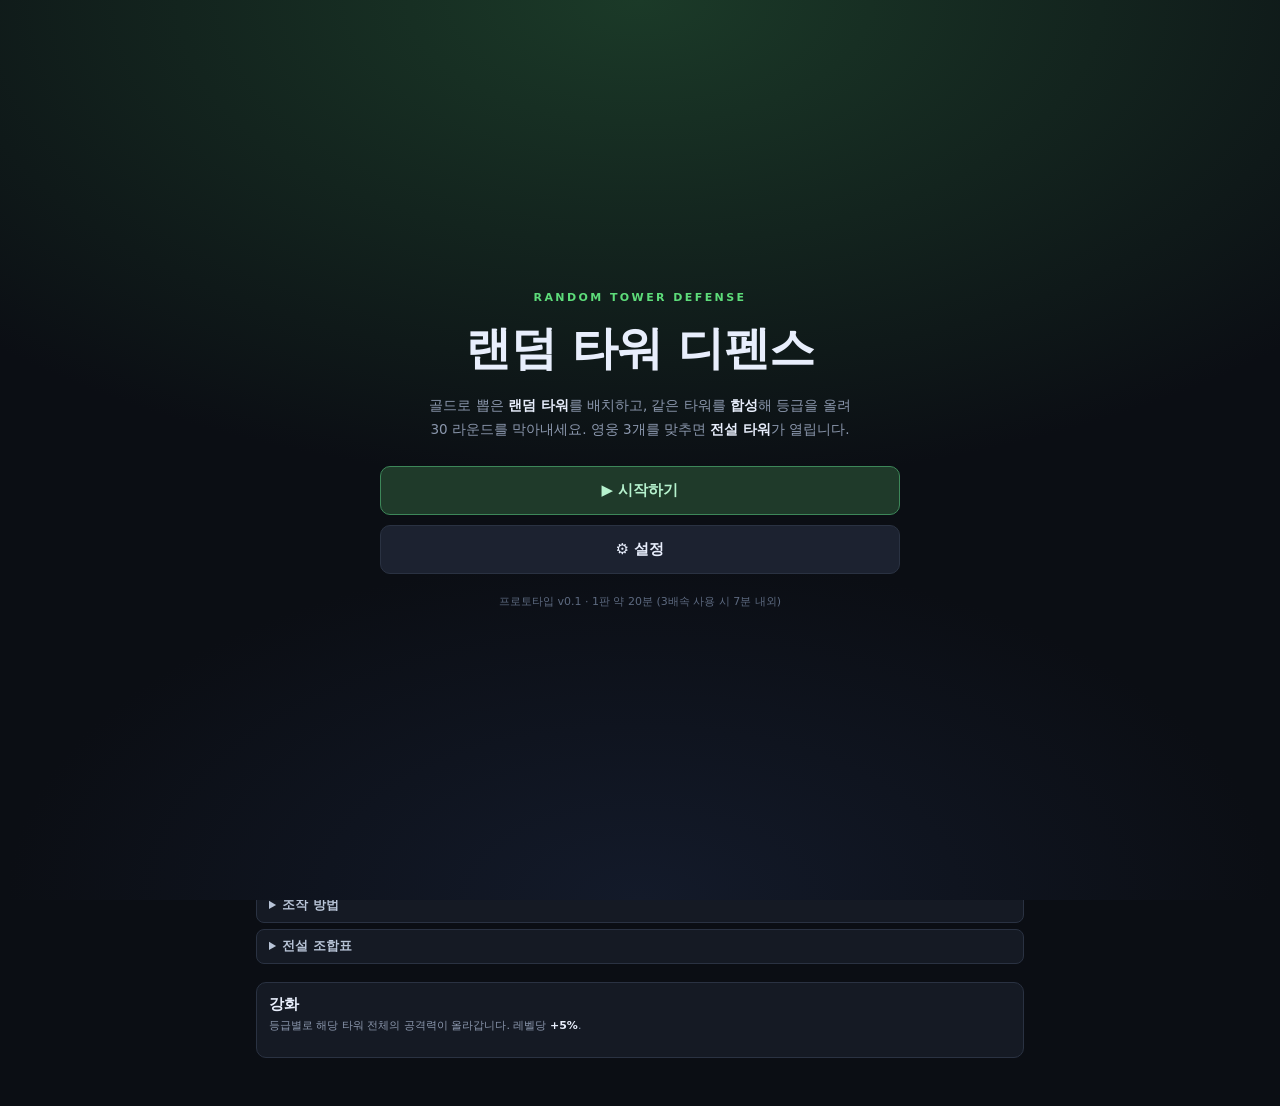
==== commit 57a5272a: "Add files via upload" ====
--- a/tower defence/index.html
+++ b/tower defence/index.html
@@ -37,6 +37,9 @@
   --gold: #ffd23d;
   --legend: #ffc83d;
   --mission: #4fd1a5;
+
+  /* 게임 판(잔디) 색 — 캔버스 드로잉에서도 같은 계열을 씁니다 */
+  --field: #16301f;
 }
 
 body {
@@ -134,8 +137,44 @@
 .hud-item { display: flex; align-items: baseline; gap: 6px; font-size: 18px; font-weight: 700; font-variant-numeric: tabular-nums; }
 .hud-item .ico { font-size: 15px; }
 .hud-item small { font-size: 11px; font-weight: 400; color: var(--muted); }
+.hud-cost {
+  display: flex;
+  align-items: center;
+  gap: 5px;
+  font-size: 12px;
+  color: var(--muted);
+  background: var(--panel-2);
+  border: 1px solid var(--line);
+  border-radius: 999px;
+  padding: 4px 11px;
+  white-space: nowrap;
+  transition: color .15s, border-color .15s;
+}
+.hud-cost b { color: var(--gold); font-variant-numeric: tabular-nums; }
+/* 골드가 모자라면 붉게 — 지금은 소환할 수 없다는 신호 */
+.hud-cost.short { border-color: #8a3a4c; color: #ff9aa5; }
+.hud-cost.short b { color: #ff8a8a; }
+
 .hud-spacer { flex: 1; }
 .hud-stats { font-size: 11px; color: var(--muted); }
+
+/* --- 설정(톱니바퀴) 버튼 --- */
+.gear {
+  width: 34px;
+  height: 34px;
+  flex: 0 0 34px;
+  border-radius: 8px;
+  background: var(--panel-2);
+  border: 1px solid var(--line);
+  color: var(--muted);
+  font-size: 17px;
+  line-height: 1;
+  display: grid;
+  place-items: center;
+  transition: transform .25s, color .15s, border-color .15s;
+}
+.gear:hover { color: var(--text); border-color: #4a5568; transform: rotate(60deg); }
+.gear:focus-visible { outline: 2px solid var(--accent); outline-offset: 2px; }
 
 /* --- 게임 캔버스 --- */
 .stage {
@@ -216,6 +255,39 @@
 
 .panel-actions { display: flex; gap: 8px; margin-top: 8px; }
 .panel-actions .btn[hidden] { display: none; }
+.panel-actions:empty { display: none; }
+
+/* 판매 줄 — 합성 버튼과 확실히 떼어 놓습니다 (오클릭 방지) */
+.sell-row {
+  display: flex;
+  justify-content: flex-end;
+  margin-top: 14px;
+  padding-top: 12px;
+  border-top: 1px dashed var(--line);
+}
+.sell-row:has(.btn[hidden]) { display: none; }
+.btn.sell {
+  flex: 0 0 auto;
+  padding: 8px 14px;
+  font-size: 12.5px;
+  font-weight: 600;
+  background: transparent;
+  border: 1px solid var(--line);
+  color: var(--muted);
+}
+.btn.sell:hover:not(:disabled) { color: var(--text); border-color: #4a5568; filter: none; }
+/* 한 번 누른 뒤 — 확인 대기 상태 */
+.btn.sell.armed {
+  background: #43202a;
+  border-color: #c04a60;
+  color: #ffb3bf;
+  animation: sellPulse 1s ease-in-out infinite;
+}
+@keyframes sellPulse {
+  0%, 100% { box-shadow: 0 0 0 0 rgba(192,74,96,0); }
+  50%      { box-shadow: 0 0 0 4px rgba(192,74,96,0.28); }
+}
+@media (prefers-reduced-motion: reduce) { .btn.sell.armed { animation: none; } }
 
 /* --- 도움말 --- */
 .help { font-size: 12.5px; color: var(--muted); }
@@ -249,31 +321,207 @@
   .btn.speed { flex: 1; }
   .hud { gap: 12px; flex-wrap: wrap; }
   .hud-stats { display: none; }
+  .hud-cost { order: 9; }
   .actions { flex-direction: column; }
   .merge-row { flex-wrap: wrap; }
 }
+
+
+/* ============================================================
+   타이틀 화면
+   ============================================================ */
+.title-screen {
+  position: fixed;
+  inset: 0;
+  display: grid;
+  place-items: center;
+  padding: 24px;
+  background:
+    radial-gradient(120% 90% at 50% 0%, #1b3a28 0%, transparent 60%),
+    radial-gradient(90% 70% at 50% 100%, #131a2a 0%, transparent 55%),
+    var(--bg);
+  z-index: 50;
+}
+.title-screen[hidden] { display: none; }
+
+.title-inner {
+  width: min(520px, 100%);
+  text-align: center;
+  display: flex;
+  flex-direction: column;
+  gap: 14px;
+  animation: titleIn .5s ease-out;
+}
+@keyframes titleIn {
+  from { opacity: 0; transform: translateY(14px); }
+  to   { opacity: 1; transform: none; }
+}
+@media (prefers-reduced-motion: reduce) {
+  .title-inner { animation: none; }
+  .gear { transition: none; }
+}
+
+.title-eyebrow {
+  font-size: 11px;
+  letter-spacing: .22em;
+  color: var(--accent);
+  font-weight: 700;
+}
+.title-name {
+  font-size: clamp(32px, 7vw, 46px);
+  font-weight: 800;
+  letter-spacing: -.01em;
+  text-wrap: balance;
+}
+.title-desc {
+  font-size: 13.5px;
+  line-height: 1.75;
+  color: var(--muted);
+}
+.title-desc b { color: var(--text); }
+
+.title-menu {
+  display: flex;
+  flex-direction: column;
+  gap: 10px;
+  margin-top: 10px;
+}
+.title-btn {
+  padding: 14px;
+  border-radius: 10px;
+  background: var(--panel-2);
+  border: 1px solid var(--line);
+  font-size: 15px;
+  font-weight: 700;
+  transition: filter .12s, transform .12s;
+}
+.title-btn:hover { filter: brightness(1.3); transform: translateY(-1px); }
+.title-btn.primary { background: #1f3a2a; border-color: #3d8759; color: #b6f2ce; }
+.title-foot { font-size: 11px; color: #5d6a80; margin-top: 6px; }
+
+/* ============================================================
+   설정 모달 (타이틀 / 인게임 공용)
+   ============================================================ */
+.modal-backdrop {
+  position: fixed;
+  inset: 0;
+  background: rgba(6, 9, 14, 0.78);
+  display: grid;
+  place-items: center;
+  padding: 20px;
+  z-index: 60;
+}
+.modal-backdrop[hidden] { display: none; }
+
+.modal {
+  width: min(400px, 100%);
+  background: var(--panel);
+  border: 1px solid var(--line);
+  border-radius: 12px;
+  padding: 18px;
+  display: flex;
+  flex-direction: column;
+  gap: 14px;
+  animation: modalIn .18s ease-out;
+}
+@keyframes modalIn {
+  from { opacity: 0; transform: scale(.97); }
+  to   { opacity: 1; transform: none; }
+}
+@media (prefers-reduced-motion: reduce) { .modal { animation: none; } }
+
+.modal-head { display: flex; align-items: center; }
+.modal-head h2 { font-size: 17px; font-weight: 700; flex: 1; }
+.modal-x {
+  width: 28px; height: 28px;
+  border-radius: 6px;
+  color: var(--muted);
+  font-size: 14px;
+}
+.modal-x:hover { background: var(--panel-2); color: var(--text); }
+
+.modal-body { display: flex; flex-direction: column; gap: 6px; }
+.field { display: flex; flex-direction: column; gap: 8px; }
+.field-label { font-size: 13px; font-weight: 600; color: #c4cfe2; }
+.field-label b { color: var(--accent); font-variant-numeric: tabular-nums; }
+.field-hint { font-size: 11px; color: var(--muted); }
+
+/* 사운드 슬라이더 */
+input[type="range"] {
+  -webkit-appearance: none;
+  appearance: none;
+  width: 100%;
+  height: 6px;
+  border-radius: 3px;
+  background: var(--panel-2);
+  border: 1px solid var(--line);
+  cursor: pointer;
+}
+input[type="range"]::-webkit-slider-thumb {
+  -webkit-appearance: none;
+  appearance: none;
+  width: 18px; height: 18px;
+  border-radius: 50%;
+  background: var(--accent);
+  border: 2px solid #0d1117;
+  cursor: pointer;
+}
+input[type="range"]::-moz-range-thumb {
+  width: 16px; height: 16px;
+  border-radius: 50%;
+  background: var(--accent);
+  border: 2px solid #0d1117;
+  cursor: pointer;
+}
+input[type="range"]:focus-visible { outline: 2px solid var(--accent); outline-offset: 3px; }
+
+.modal-actions { display: flex; gap: 8px; }
+.modal-actions .btn[hidden] { display: none; }
 
   </style>
 </head>
 <body>
-  <div class="layout">
-
-    <!-- ===== 좌측: 미션 ===== -->
+
+  <!-- ===================== 타이틀 화면 ===================== -->
+  <div id="titleScreen" class="title-screen">
+    <div class="title-inner">
+      <p class="title-eyebrow">RANDOM TOWER DEFENSE</p>
+      <h1 class="title-name">랜덤 타워 디펜스</h1>
+      <p class="title-desc">
+        골드로 뽑은 <b>랜덤 타워</b>를 배치하고, 같은 타워를 <b>합성</b>해 등급을 올려<br />
+        30 라운드를 막아내세요. 영웅 3개를 맞추면 <b>전설 타워</b>가 열립니다.
+      </p>
+
+      <div class="title-menu">
+        <button id="btnStart" class="title-btn primary">▶ 시작하기</button>
+        <button id="btnTitleSettings" class="title-btn">⚙ 설정</button>
+      </div>
+
+      <p class="title-foot">프로토타입 v0.1 · 1판 약 20분 (3배속 사용 시 7분 내외)</p>
+    </div>
+  </div>
+
+  <!-- ===================== 게임 화면 ===================== -->
+  <div class="layout" id="gameRoot" hidden>
+
+    <!-- 좌측: 미션 -->
     <aside class="side">
       <h2 class="side-title">미션</h2>
       <p class="side-sub">전용 보스를 소환해 처치하면 골드를 받습니다. 놓쳐도 라이프는 깎이지 않습니다.</p>
       <div id="missionList" class="card-list"></div>
     </aside>
 
-    <!-- ===== 중앙: 게임 ===== -->
+    <!-- 중앙: 게임 -->
     <main class="main">
 
       <header class="hud">
         <div class="hud-item"><span class="ico">💰</span><span id="gold">0</span><small>골드</small></div>
         <div class="hud-item"><span class="ico">❤️</span><span id="life">0</span><small>라이프</small></div>
         <div class="hud-item"><span class="ico">🌊</span><span id="wave">0</span><small>/ <span id="waveMax">30</span> 라운드</small></div>
+        <div class="hud-cost" id="summonCost">🎲 소환 <b>50G</b></div>
         <div class="hud-spacer"></div>
         <div class="hud-stats" id="statLine"></div>
+        <button id="btnGear" class="gear" title="설정 (ESC)" aria-label="설정 열기">⚙</button>
       </header>
 
       <div class="stage">
@@ -291,12 +539,15 @@
           <h2 id="selTitle">선택된 타워 없음</h2>
           <span id="selBadge" class="badge"></span>
         </div>
-        <p id="selStats" class="stats">빈 슬롯을 클릭하면 랜덤 타워가 소환됩니다.</p>
+        <p id="selStats" class="stats">빈 슬롯을 클릭하면 랜덤 타워가 소환됩니다. (소환 비용 50G)</p>
         <p id="selDesc" class="desc"></p>
         <div id="mergeButtons" class="merge-row"></div>
         <div class="panel-actions">
           <button id="btnLegend" class="btn legend" hidden>★ 전설 합성</button>
-          <button id="btnSell" class="btn ghost" hidden>💰 판매</button>
+        </div>
+        <!-- 판매는 되돌릴 수 없으므로 합성 버튼과 줄을 나누고, 2단계 확인을 거칩니다 -->
+        <div class="sell-row">
+          <button id="btnSell" class="btn sell" hidden>💰 판매</button>
         </div>
       </section>
 
@@ -309,7 +560,8 @@
             <li>등급을 건너뛸 수 있습니다 — 같은 일반 타워가 <b>8개</b>면 한 번에 <b>영웅</b>까지</li>
             <li>합성 결과는 <b>클릭한 타워의 위치</b>에 생성됩니다</li>
             <li><b>영웅</b> 타워를 클릭한 뒤 다른 영웅 2개를 추가로 클릭 → 조합표에 맞으면 <b>전설</b> 생성</li>
-            <li><kbd>ESC</kbd> → 선택 해제 / <kbd>1</kbd> <kbd>2</kbd> <kbd>3</kbd> → 배속 전환</li>
+            <li><kbd>ESC</kbd> 또는 우측 상단 <b>⚙</b> → 설정창 (게임 일시정지)</li>
+            <li><b>우클릭</b> → 선택 해제 / <kbd>1</kbd> <kbd>2</kbd> <kbd>3</kbd> → 배속 전환</li>
           </ul>
         </details>
         <details>
@@ -320,13 +572,36 @@
 
     </main>
 
-    <!-- ===== 우측: 강화 ===== -->
+    <!-- 우측: 강화 -->
     <aside class="side">
       <h2 class="side-title">강화</h2>
       <p class="side-sub">등급별로 해당 타워 전체의 공격력이 올라갑니다. 레벨당 <b>+5%</b>.</p>
       <div id="upgradeList" class="card-list"></div>
     </aside>
 
+  </div>
+
+  <!-- ===================== 설정창 (타이틀 / 인게임 공용) ===================== -->
+  <div id="settingsModal" class="modal-backdrop" hidden>
+    <div class="modal" role="dialog" aria-modal="true" aria-labelledby="settingsTitle">
+      <div class="modal-head">
+        <h2 id="settingsTitle">설정</h2>
+        <button id="btnSettingsClose" class="modal-x" aria-label="닫기">✕</button>
+      </div>
+
+      <div class="modal-body">
+        <label class="field" for="volume">
+          <span class="field-label">사운드 <b id="volumeValue">50</b></span>
+          <input id="volume" type="range" min="0" max="100" step="1" value="50" />
+        </label>
+        <p id="volumeHint" class="field-hint">0으로 내리면 음소거됩니다.</p>
+      </div>
+
+      <div class="modal-actions">
+        <button id="btnExitGame" class="btn danger" hidden>🚪 게임 나가기</button>
+        <button id="btnSettingsOk" class="btn primary">확인</button>
+      </div>
+    </div>
   </div>
 
   <script>
@@ -407,6 +682,11 @@
       bossCount: { 10: 1, 20: 2, 30: 2 }
       // 라운드별 보스 수 (30라운드 하향)
     },
+    // --- 사운드 ---
+    audio: {
+      defaultVolume: 0.5
+      // 0.0 ~ 1.0
+    },
     // --- 게임 속도 (배속) ---
     // 배속은 정수 배수로만 두고, 루프에서 프레임을 그 횟수만큼 쪼개어 돌립니다.
     // (dt 를 그냥 곱하면 고속 투사체가 적을 통과해 버리는 문제가 생깁니다)
@@ -489,6 +769,12 @@
     return out;
   }
   var state = {
+    /** @type {Screen} 타이틀 화면인지 게임 중인지 */
+    screen: "title",
+    /** 설정창이 열려 있는지 — 열려 있으면 게임이 일시정지됩니다 */
+    settingsOpen: false,
+    /** 효과음 음량 0.0 ~ 1.0 */
+    volume: CONFIG.audio.defaultVolume,
     /** @type {Phase} */
     phase: "ready",
     gold: 0,
@@ -513,6 +799,11 @@
     floaters: [],
     /** 선택된 타일 인덱스 목록 (전설 조합 시 최대 3개) */
     selection: [],
+    /**
+     * 판매 확인 대기 중인 타일 인덱스 (없으면 null).
+     * 실수로 파는 걸 막기 위해 판매는 2단계로 진행됩니다.
+     */
+    sellArmed: null,
     /** 스폰 대기열 */
     spawnQueue: [],
     spawnTimer: 0,
@@ -535,11 +826,16 @@
     state.effects = [];
     state.floaters = [];
     state.selection = [];
+    state.sellArmed = null;
     state.spawnQueue = [];
     state.spawnTimer = 0;
     state.stats = { killed: 0, merges: 0, summons: 0, legendaries: 0, upgrades: 0, missions: 0 };
     state.toast = { text: "", timer: 0 };
     state.speed = keepSpeed;
+    state.settingsOpen = false;
+  }
+  function isRunning() {
+    return state.screen === "playing" && !state.settingsOpen;
   }
   function cycleSpeed() {
     const opts = CONFIG.speed.options;
@@ -563,6 +859,7 @@
   }
   function clearSelection() {
     state.selection = [];
+    state.sellArmed = null;
   }
   function selectedTowers() {
     return state.selection.map((idx) => state.towers.get(idx)).filter(Boolean);
@@ -902,191 +1199,191 @@
   }
 
   // src/js/render/shapes.js
-  function polygon(ctx2, x, y, radius, sides, rotation = -Math.PI / 2) {
-    ctx2.beginPath();
+  function polygon(ctx3, x, y, radius, sides, rotation = -Math.PI / 2) {
+    ctx3.beginPath();
     for (let i = 0; i < sides; i++) {
       const a = rotation + i * Math.PI * 2 / sides;
       const px = x + Math.cos(a) * radius;
       const py = y + Math.sin(a) * radius;
-      i === 0 ? ctx2.moveTo(px, py) : ctx2.lineTo(px, py);
-    }
-    ctx2.closePath();
-  }
-  function starPath(ctx2, x, y, outer, inner, points, rotation = -Math.PI / 2) {
-    ctx2.beginPath();
+      i === 0 ? ctx3.moveTo(px, py) : ctx3.lineTo(px, py);
+    }
+    ctx3.closePath();
+  }
+  function starPath(ctx3, x, y, outer, inner, points, rotation = -Math.PI / 2) {
+    ctx3.beginPath();
     for (let i = 0; i < points * 2; i++) {
       const r = i % 2 === 0 ? outer : inner;
       const a = rotation + i * Math.PI / points;
       const px = x + Math.cos(a) * r;
       const py = y + Math.sin(a) * r;
-      i === 0 ? ctx2.moveTo(px, py) : ctx2.lineTo(px, py);
-    }
-    ctx2.closePath();
-  }
-  function shieldPath(ctx2, x, y, r) {
-    ctx2.beginPath();
-    ctx2.moveTo(x, y - r);
-    ctx2.lineTo(x + r * 0.85, y - r * 0.5);
-    ctx2.lineTo(x + r * 0.7, y + r * 0.45);
-    ctx2.lineTo(x, y + r);
-    ctx2.lineTo(x - r * 0.7, y + r * 0.45);
-    ctx2.lineTo(x - r * 0.85, y - r * 0.5);
-    ctx2.closePath();
-  }
-  function prismPath(ctx2, x, y, r) {
-    ctx2.beginPath();
-    ctx2.moveTo(x, y - r);
-    ctx2.lineTo(x + r * 0.8, y - r * 0.35);
-    ctx2.lineTo(x + r * 0.55, y + r * 0.9);
-    ctx2.lineTo(x - r * 0.55, y + r * 0.9);
-    ctx2.lineTo(x - r * 0.8, y - r * 0.35);
-    ctx2.closePath();
-  }
-  function shapePath(ctx2, shape, x, y, r) {
+      i === 0 ? ctx3.moveTo(px, py) : ctx3.lineTo(px, py);
+    }
+    ctx3.closePath();
+  }
+  function shieldPath(ctx3, x, y, r) {
+    ctx3.beginPath();
+    ctx3.moveTo(x, y - r);
+    ctx3.lineTo(x + r * 0.85, y - r * 0.5);
+    ctx3.lineTo(x + r * 0.7, y + r * 0.45);
+    ctx3.lineTo(x, y + r);
+    ctx3.lineTo(x - r * 0.7, y + r * 0.45);
+    ctx3.lineTo(x - r * 0.85, y - r * 0.5);
+    ctx3.closePath();
+  }
+  function prismPath(ctx3, x, y, r) {
+    ctx3.beginPath();
+    ctx3.moveTo(x, y - r);
+    ctx3.lineTo(x + r * 0.8, y - r * 0.35);
+    ctx3.lineTo(x + r * 0.55, y + r * 0.9);
+    ctx3.lineTo(x - r * 0.55, y + r * 0.9);
+    ctx3.lineTo(x - r * 0.8, y - r * 0.35);
+    ctx3.closePath();
+  }
+  function shapePath(ctx3, shape, x, y, r) {
     switch (shape) {
       case "circle":
-        ctx2.beginPath();
-        ctx2.arc(x, y, r, 0, Math.PI * 2);
+        ctx3.beginPath();
+        ctx3.arc(x, y, r, 0, Math.PI * 2);
         break;
       case "triangle":
-        polygon(ctx2, x, y, r * 1.15, 3);
+        polygon(ctx3, x, y, r * 1.15, 3);
         break;
       case "square":
-        polygon(ctx2, x, y, r * 1.08, 4, Math.PI / 4);
+        polygon(ctx3, x, y, r * 1.08, 4, Math.PI / 4);
         break;
       case "diamond":
-        polygon(ctx2, x, y, r * 1.15, 4);
+        polygon(ctx3, x, y, r * 1.15, 4);
         break;
       case "pentagon":
-        polygon(ctx2, x, y, r, 5);
+        polygon(ctx3, x, y, r, 5);
         break;
       case "hexagon":
-        polygon(ctx2, x, y, r, 6);
+        polygon(ctx3, x, y, r, 6);
         break;
       case "star":
-        starPath(ctx2, x, y, r * 1.2, r * 0.5, 5);
+        starPath(ctx3, x, y, r * 1.2, r * 0.5, 5);
         break;
       case "burst":
-        starPath(ctx2, x, y, r * 1.2, r * 0.62, 8);
+        starPath(ctx3, x, y, r * 1.2, r * 0.62, 8);
         break;
       case "shield":
-        shieldPath(ctx2, x, y, r * 1.1);
+        shieldPath(ctx3, x, y, r * 1.1);
         break;
       case "prism":
-        prismPath(ctx2, x, y, r * 1.1);
+        prismPath(ctx3, x, y, r * 1.1);
         break;
       default:
-        ctx2.beginPath();
-        ctx2.arc(x, y, r, 0, Math.PI * 2);
-    }
-  }
-  function drawTower(ctx2, tower, selected) {
+        ctx3.beginPath();
+        ctx3.arc(x, y, r, 0, Math.PI * 2);
+    }
+  }
+  function drawTower(ctx3, tower, selected) {
     const scale = 1 + tower.spawnAnim * 0.35;
     const r = 20 * scale;
     const rar = tower.rarity;
-    ctx2.save();
+    ctx3.save();
     if (tower.isLegendary) {
-      ctx2.shadowColor = rar.border;
-      ctx2.shadowBlur = 16;
-    }
-    shapePath(ctx2, tower.shape, tower.x, tower.y, r);
-    ctx2.fillStyle = tower.color;
-    ctx2.fill();
-    ctx2.lineWidth = tower.isLegendary ? 4 : 3;
-    ctx2.strokeStyle = rar.border;
-    ctx2.stroke();
-    ctx2.restore();
-    ctx2.save();
-    ctx2.translate(tower.x, tower.y);
-    ctx2.rotate(tower.angle);
-    ctx2.fillStyle = "rgba(0,0,0,0.45)";
-    ctx2.fillRect(r * 0.4, -3, r * 0.75, 6);
-    ctx2.restore();
-    ctx2.save();
-    ctx2.fillStyle = rar.border;
+      ctx3.shadowColor = rar.border;
+      ctx3.shadowBlur = 16;
+    }
+    shapePath(ctx3, tower.shape, tower.x, tower.y, r);
+    ctx3.fillStyle = tower.color;
+    ctx3.fill();
+    ctx3.lineWidth = tower.isLegendary ? 4 : 3;
+    ctx3.strokeStyle = rar.border;
+    ctx3.stroke();
+    ctx3.restore();
+    ctx3.save();
+    ctx3.translate(tower.x, tower.y);
+    ctx3.rotate(tower.angle);
+    ctx3.fillStyle = "rgba(0,0,0,0.45)";
+    ctx3.fillRect(r * 0.4, -3, r * 0.75, 6);
+    ctx3.restore();
+    ctx3.save();
+    ctx3.fillStyle = rar.border;
     if (tower.isLegendary) {
-      ctx2.font = "bold 11px sans-serif";
-      ctx2.textAlign = "center";
-      ctx2.fillText("★", tower.x, tower.y + r + 11);
+      ctx3.font = "bold 11px sans-serif";
+      ctx3.textAlign = "center";
+      ctx3.fillText("★", tower.x, tower.y + r + 11);
     } else {
       const n = rar.dots;
       const gap = 6;
       const startX = tower.x - (n - 1) * gap / 2;
       for (let i = 0; i < n; i++) {
-        ctx2.beginPath();
-        ctx2.arc(startX + i * gap, tower.y + r + 6, 2.2, 0, Math.PI * 2);
-        ctx2.fill();
+        ctx3.beginPath();
+        ctx3.arc(startX + i * gap, tower.y + r + 6, 2.2, 0, Math.PI * 2);
+        ctx3.fill();
       }
     }
-    ctx2.restore();
+    ctx3.restore();
     if (selected) {
-      ctx2.save();
-      ctx2.strokeStyle = "#ffffff";
-      ctx2.lineWidth = 2;
-      ctx2.setLineDash([5, 4]);
-      ctx2.beginPath();
-      ctx2.arc(tower.x, tower.y, r + 8, 0, Math.PI * 2);
-      ctx2.stroke();
-      ctx2.restore();
-    }
-  }
-  function drawEnemy(ctx2, enemy) {
+      ctx3.save();
+      ctx3.strokeStyle = "#ffffff";
+      ctx3.lineWidth = 2;
+      ctx3.setLineDash([5, 4]);
+      ctx3.beginPath();
+      ctx3.arc(tower.x, tower.y, r + 8, 0, Math.PI * 2);
+      ctx3.stroke();
+      ctx3.restore();
+    }
+  }
+  function drawEnemy(ctx3, enemy) {
     const r = enemy.radius;
-    ctx2.save();
-    shapePath(ctx2, enemy.shape, enemy.x, enemy.y, r);
-    ctx2.fillStyle = enemy.flash > 0 ? "#ffffff" : enemy.color;
-    ctx2.fill();
-    ctx2.lineWidth = enemy.isBoss ? 3 : 1.5;
-    ctx2.strokeStyle = enemy.isMission ? "#ffffff" : enemy.isBoss ? "#ffd23d" : "rgba(0,0,0,0.5)";
-    ctx2.stroke();
-    ctx2.restore();
+    ctx3.save();
+    shapePath(ctx3, enemy.shape, enemy.x, enemy.y, r);
+    ctx3.fillStyle = enemy.flash > 0 ? "#ffffff" : enemy.color;
+    ctx3.fill();
+    ctx3.lineWidth = enemy.isBoss ? 3 : 1.5;
+    ctx3.strokeStyle = enemy.isMission ? "#ffffff" : enemy.isBoss ? "#ffd23d" : "rgba(0,0,0,0.5)";
+    ctx3.stroke();
+    ctx3.restore();
     if (enemy.stun) {
-      ctx2.save();
-      ctx2.strokeStyle = "rgba(255,210,61,0.95)";
-      ctx2.lineWidth = 3;
-      ctx2.setLineDash([4, 3]);
-      ctx2.beginPath();
-      ctx2.arc(enemy.x, enemy.y, r + 7, 0, Math.PI * 2);
-      ctx2.stroke();
-      ctx2.restore();
-      ctx2.save();
-      ctx2.fillStyle = "#ffd23d";
-      ctx2.font = "bold 11px sans-serif";
-      ctx2.textAlign = "center";
-      ctx2.fillText("✳", enemy.x, enemy.y - r - 14);
-      ctx2.restore();
+      ctx3.save();
+      ctx3.strokeStyle = "rgba(255,210,61,0.95)";
+      ctx3.lineWidth = 3;
+      ctx3.setLineDash([4, 3]);
+      ctx3.beginPath();
+      ctx3.arc(enemy.x, enemy.y, r + 7, 0, Math.PI * 2);
+      ctx3.stroke();
+      ctx3.restore();
+      ctx3.save();
+      ctx3.fillStyle = "#ffd23d";
+      ctx3.font = "bold 11px sans-serif";
+      ctx3.textAlign = "center";
+      ctx3.fillText("✳", enemy.x, enemy.y - r - 14);
+      ctx3.restore();
     }
     if (enemy.slow) {
-      ctx2.save();
-      ctx2.strokeStyle = "rgba(94,203,255,0.9)";
-      ctx2.lineWidth = 2;
-      ctx2.beginPath();
-      ctx2.arc(enemy.x, enemy.y, r + 4, 0, Math.PI * 2);
-      ctx2.stroke();
-      ctx2.restore();
+      ctx3.save();
+      ctx3.strokeStyle = "rgba(94,203,255,0.9)";
+      ctx3.lineWidth = 2;
+      ctx3.beginPath();
+      ctx3.arc(enemy.x, enemy.y, r + 4, 0, Math.PI * 2);
+      ctx3.stroke();
+      ctx3.restore();
     }
     if (enemy.burn) {
-      ctx2.save();
-      ctx2.fillStyle = "rgba(255,122,61,0.8)";
-      ctx2.beginPath();
-      ctx2.arc(enemy.x + r, enemy.y - r, 3, 0, Math.PI * 2);
-      ctx2.fill();
-      ctx2.restore();
+      ctx3.save();
+      ctx3.fillStyle = "rgba(255,122,61,0.8)";
+      ctx3.beginPath();
+      ctx3.arc(enemy.x + r, enemy.y - r, 3, 0, Math.PI * 2);
+      ctx3.fill();
+      ctx3.restore();
     }
     if (enemy.isMission) {
-      ctx2.save();
-      ctx2.font = "bold 10px sans-serif";
-      ctx2.textAlign = "center";
-      ctx2.fillStyle = enemy.color;
-      ctx2.fillText(enemy.name, enemy.x, enemy.y + r + 14);
-      ctx2.restore();
+      ctx3.save();
+      ctx3.font = "bold 10px sans-serif";
+      ctx3.textAlign = "center";
+      ctx3.fillStyle = enemy.color;
+      ctx3.fillText(enemy.name, enemy.x, enemy.y + r + 14);
+      ctx3.restore();
     }
     const w = Math.max(22, r * 2);
     const ratio = Math.max(0, enemy.hp / enemy.maxHp);
-    ctx2.fillStyle = "rgba(0,0,0,0.55)";
-    ctx2.fillRect(enemy.x - w / 2, enemy.y - r - 10, w, 4);
-    ctx2.fillStyle = ratio > 0.5 ? "#5ddc7a" : ratio > 0.25 ? "#ffd23d" : "#ff5c5c";
-    ctx2.fillRect(enemy.x - w / 2, enemy.y - r - 10, w * ratio, 4);
+    ctx3.fillStyle = "rgba(0,0,0,0.55)";
+    ctx3.fillRect(enemy.x - w / 2, enemy.y - r - 10, w, 4);
+    ctx3.fillStyle = ratio > 0.5 ? "#5ddc7a" : ratio > 0.25 ? "#ffd23d" : "#ff5c5c";
+    ctx3.fillRect(enemy.x - w / 2, enemy.y - r - 10, w * ratio, 4);
   }
 
   // src/js/render/renderer.js
@@ -1095,156 +1392,313 @@
   function setHoverTile(t) {
     hoverTile = t;
   }
-  function drawBoard(ctx2) {
-    ctx2.fillStyle = "#12161f";
-    ctx2.fillRect(0, 0, CONFIG.canvas.width, CONFIG.canvas.height);
+  var FIELD = {
+    base: "#123021",
+    // 판 배경
+    tileA: "#17402a",
+    // 잔디 밝은 칸
+    tileB: "#143a26",
+    // 잔디 어두운 칸
+    pathTile: "#3b3327",
+    // 경로가 지나는 칸 (흙색)
+    pathLine: "rgba(196,164,110,0.42)",
+    // 경로 띠
+    grid: "rgba(255,255,255,0.05)",
+    label: "#cfe6d4"
+  };
+  function drawBoard(ctx3) {
+    ctx3.fillStyle = FIELD.base;
+    ctx3.fillRect(0, 0, CONFIG.canvas.width, CONFIG.canvas.height);
     for (let r = 0; r < rows2; r++) {
       for (let c = 0; c < cols2; c++) {
         const x = c * tile2;
         const y = r * tile2;
         const onPath = PATH_TILES.has(tileIndex(c, r));
-        ctx2.fillStyle = onPath ? "#2a2f3d" : (c + r) % 2 === 0 ? "#1a1f2b" : "#171c26";
-        ctx2.fillRect(x, y, tile2, tile2);
-        ctx2.strokeStyle = "rgba(255,255,255,0.04)";
-        ctx2.strokeRect(x + 0.5, y + 0.5, tile2 - 1, tile2 - 1);
+        ctx3.fillStyle = onPath ? FIELD.pathTile : (c + r) % 2 === 0 ? FIELD.tileA : FIELD.tileB;
+        ctx3.fillRect(x, y, tile2, tile2);
+        ctx3.strokeStyle = FIELD.grid;
+        ctx3.strokeRect(x + 0.5, y + 0.5, tile2 - 1, tile2 - 1);
       }
     }
-    ctx2.save();
-    ctx2.strokeStyle = "rgba(120,140,180,0.35)";
-    ctx2.lineWidth = 26;
-    ctx2.lineCap = "round";
-    ctx2.lineJoin = "round";
-    ctx2.beginPath();
-    PATH_POINTS.forEach((p, i) => i === 0 ? ctx2.moveTo(p.x, p.y) : ctx2.lineTo(p.x, p.y));
-    ctx2.stroke();
-    ctx2.restore();
-    ctx2.save();
-    ctx2.font = "bold 12px sans-serif";
-    ctx2.fillStyle = "#8fa3c0";
-    ctx2.fillText("START", 4, PATH_POINTS[0].y - 22);
-    ctx2.textAlign = "right";
-    ctx2.fillText("GOAL", CONFIG.canvas.width - 4, PATH_POINTS[PATH_POINTS.length - 1].y - 22);
-    ctx2.restore();
+    ctx3.save();
+    ctx3.strokeStyle = FIELD.pathLine;
+    ctx3.lineWidth = 26;
+    ctx3.lineCap = "round";
+    ctx3.lineJoin = "round";
+    ctx3.beginPath();
+    PATH_POINTS.forEach((p, i) => i === 0 ? ctx3.moveTo(p.x, p.y) : ctx3.lineTo(p.x, p.y));
+    ctx3.stroke();
+    ctx3.restore();
+    ctx3.save();
+    ctx3.font = "bold 12px sans-serif";
+    ctx3.fillStyle = FIELD.label;
+    ctx3.fillText("START", 4, PATH_POINTS[0].y - 22);
+    ctx3.textAlign = "right";
+    ctx3.fillText("GOAL", CONFIG.canvas.width - 4, PATH_POINTS[PATH_POINTS.length - 1].y - 22);
+    ctx3.restore();
     if (hoverTile && isBuildable(hoverTile.col, hoverTile.row)) {
       const occupied = state.towers.has(tileIndex(hoverTile.col, hoverTile.row));
-      ctx2.save();
-      ctx2.strokeStyle = occupied ? "rgba(255,255,255,0.35)" : "rgba(93,220,132,0.8)";
-      ctx2.lineWidth = 2;
-      ctx2.strokeRect(hoverTile.col * tile2 + 2, hoverTile.row * tile2 + 2, tile2 - 4, tile2 - 4);
-      ctx2.restore();
-    }
-  }
-  function drawRanges(ctx2) {
+      const cost = CONFIG.economy.summonCost;
+      const affordable = state.gold >= cost;
+      ctx3.save();
+      ctx3.strokeStyle = occupied ? "rgba(255,255,255,0.4)" : affordable ? "rgba(180,255,205,0.95)" : "rgba(255,140,140,0.9)";
+      ctx3.lineWidth = 2;
+      ctx3.strokeRect(hoverTile.col * tile2 + 2, hoverTile.row * tile2 + 2, tile2 - 4, tile2 - 4);
+      ctx3.restore();
+      if (!occupied) drawPriceTag(ctx3, hoverTile, cost, affordable);
+    }
+  }
+  function drawPriceTag(ctx3, t, cost, affordable) {
+    const label = `${cost}G`;
+    const cx = t.col * tile2 + tile2 / 2;
+    const above = t.row > 0;
+    const cy = above ? t.row * tile2 - 4 : (t.row + 1) * tile2 + 20;
+    ctx3.save();
+    ctx3.font = "bold 13px sans-serif";
+    ctx3.textAlign = "center";
+    ctx3.textBaseline = "middle";
+    const w = ctx3.measureText(label).width + 30;
+    const h = 22;
+    const x = cx - w / 2;
+    const y = cy - h / 2;
+    ctx3.fillStyle = "rgba(10,16,12,0.9)";
+    ctx3.strokeStyle = affordable ? "rgba(93,220,122,0.9)" : "rgba(255,110,110,0.9)";
+    ctx3.lineWidth = 1.5;
+    roundRect(ctx3, x, y, w, h, 6);
+    ctx3.fill();
+    ctx3.stroke();
+    ctx3.beginPath();
+    if (above) {
+      ctx3.moveTo(cx - 5, y + h);
+      ctx3.lineTo(cx + 5, y + h);
+      ctx3.lineTo(cx, y + h + 5);
+    } else {
+      ctx3.moveTo(cx - 5, y);
+      ctx3.lineTo(cx + 5, y);
+      ctx3.lineTo(cx, y - 5);
+    }
+    ctx3.closePath();
+    ctx3.fillStyle = "rgba(10,16,12,0.9)";
+    ctx3.fill();
+    ctx3.fillStyle = affordable ? "#ffd23d" : "#ff8a8a";
+    ctx3.fillText(`🎲 ${label}`, cx, cy + 1);
+    ctx3.restore();
+  }
+  function roundRect(ctx3, x, y, w, h, r) {
+    ctx3.beginPath();
+    ctx3.moveTo(x + r, y);
+    ctx3.arcTo(x + w, y, x + w, y + h, r);
+    ctx3.arcTo(x + w, y + h, x, y + h, r);
+    ctx3.arcTo(x, y + h, x, y, r);
+    ctx3.arcTo(x, y, x + w, y, r);
+    ctx3.closePath();
+  }
+  function drawRanges(ctx3) {
     for (const t of selectedTowers()) {
-      ctx2.save();
-      ctx2.fillStyle = "rgba(120,180,255,0.07)";
-      ctx2.strokeStyle = "rgba(120,180,255,0.5)";
-      ctx2.lineWidth = 1.5;
-      ctx2.beginPath();
-      ctx2.arc(t.x, t.y, t.range, 0, Math.PI * 2);
-      ctx2.fill();
-      ctx2.stroke();
-      ctx2.restore();
-    }
-  }
-  function drawProjectiles(ctx2) {
+      ctx3.save();
+      ctx3.fillStyle = "rgba(120,180,255,0.07)";
+      ctx3.strokeStyle = "rgba(120,180,255,0.5)";
+      ctx3.lineWidth = 1.5;
+      ctx3.beginPath();
+      ctx3.arc(t.x, t.y, t.range, 0, Math.PI * 2);
+      ctx3.fill();
+      ctx3.stroke();
+      ctx3.restore();
+    }
+  }
+  function drawProjectiles(ctx3) {
     for (const p of state.projectiles) {
-      ctx2.save();
-      ctx2.fillStyle = p.color;
-      ctx2.shadowColor = p.color;
-      ctx2.shadowBlur = 8;
-      ctx2.beginPath();
-      ctx2.arc(p.x, p.y, p.size, 0, Math.PI * 2);
-      ctx2.fill();
-      ctx2.restore();
-    }
-  }
-  function drawEffects(ctx2) {
+      ctx3.save();
+      ctx3.fillStyle = p.color;
+      ctx3.shadowColor = p.color;
+      ctx3.shadowBlur = 8;
+      ctx3.beginPath();
+      ctx3.arc(p.x, p.y, p.size, 0, Math.PI * 2);
+      ctx3.fill();
+      ctx3.restore();
+    }
+  }
+  function drawEffects(ctx3) {
     for (const e of state.effects) {
       const a = Math.max(0, e.life / e.maxLife);
-      ctx2.save();
-      ctx2.globalAlpha = a;
+      ctx3.save();
+      ctx3.globalAlpha = a;
       if (e.type === "ring" || e.type === "burst") {
-        ctx2.strokeStyle = e.color;
-        ctx2.lineWidth = e.type === "burst" ? 4 : 2;
-        ctx2.beginPath();
-        ctx2.arc(e.x, e.y, e.radius * (1.15 - a * 0.55), 0, Math.PI * 2);
-        ctx2.stroke();
+        ctx3.strokeStyle = e.color;
+        ctx3.lineWidth = e.type === "burst" ? 4 : 2;
+        ctx3.beginPath();
+        ctx3.arc(e.x, e.y, e.radius * (1.15 - a * 0.55), 0, Math.PI * 2);
+        ctx3.stroke();
       } else if (e.type === "beam") {
-        ctx2.strokeStyle = e.color;
-        ctx2.lineWidth = 3;
-        ctx2.shadowColor = e.color;
-        ctx2.shadowBlur = 10;
-        ctx2.beginPath();
-        ctx2.moveTo(e.x1, e.y1);
-        ctx2.lineTo(e.x2, e.y2);
-        ctx2.stroke();
+        ctx3.strokeStyle = e.color;
+        ctx3.lineWidth = 3;
+        ctx3.shadowColor = e.color;
+        ctx3.shadowBlur = 10;
+        ctx3.beginPath();
+        ctx3.moveTo(e.x1, e.y1);
+        ctx3.lineTo(e.x2, e.y2);
+        ctx3.stroke();
       }
-      ctx2.restore();
-    }
-  }
-  function drawFloaters(ctx2) {
-    ctx2.save();
-    ctx2.font = "bold 13px sans-serif";
-    ctx2.textAlign = "center";
+      ctx3.restore();
+    }
+  }
+  function drawFloaters(ctx3) {
+    ctx3.save();
+    ctx3.font = "bold 13px sans-serif";
+    ctx3.textAlign = "center";
     for (const f of state.floaters) {
-      ctx2.globalAlpha = Math.max(0, f.life);
-      ctx2.fillStyle = f.color;
-      ctx2.fillText(f.text, f.x, f.y);
-    }
-    ctx2.restore();
-  }
-  function drawOverlay(ctx2) {
+      ctx3.globalAlpha = Math.max(0, f.life);
+      ctx3.fillStyle = f.color;
+      ctx3.fillText(f.text, f.x, f.y);
+    }
+    ctx3.restore();
+  }
+  function drawOverlay(ctx3) {
+    if (state.settingsOpen) {
+      ctx3.save();
+      ctx3.fillStyle = "rgba(6,12,8,0.6)";
+      ctx3.fillRect(0, 0, CONFIG.canvas.width, CONFIG.canvas.height);
+      ctx3.fillStyle = "#dfe9f5";
+      ctx3.font = "bold 22px sans-serif";
+      ctx3.textAlign = "center";
+      ctx3.fillText("일시정지", CONFIG.canvas.width / 2, CONFIG.canvas.height / 2);
+      ctx3.restore();
+    }
     if (state.phase === "over" || state.phase === "clear") {
-      ctx2.save();
-      ctx2.fillStyle = "rgba(8,10,16,0.82)";
-      ctx2.fillRect(0, 0, CONFIG.canvas.width, CONFIG.canvas.height);
-      ctx2.textAlign = "center";
+      ctx3.save();
+      ctx3.fillStyle = "rgba(8,10,16,0.82)";
+      ctx3.fillRect(0, 0, CONFIG.canvas.width, CONFIG.canvas.height);
+      ctx3.textAlign = "center";
       const cx = CONFIG.canvas.width / 2;
       const cy = CONFIG.canvas.height / 2;
-      ctx2.fillStyle = state.phase === "clear" ? "#ffc83d" : "#ff5c5c";
-      ctx2.font = "bold 40px sans-serif";
-      ctx2.fillText(state.phase === "clear" ? "GAME CLEAR!" : "GAME OVER", cx, cy - 18);
-      ctx2.fillStyle = "#c9d3e4";
-      ctx2.font = "15px sans-serif";
-      ctx2.fillText(
+      ctx3.fillStyle = state.phase === "clear" ? "#ffc83d" : "#ff5c5c";
+      ctx3.font = "bold 40px sans-serif";
+      ctx3.fillText(state.phase === "clear" ? "GAME CLEAR!" : "GAME OVER", cx, cy - 18);
+      ctx3.fillStyle = "#c9d3e4";
+      ctx3.font = "15px sans-serif";
+      ctx3.fillText(
         `도달 라운드 ${state.wave} · 처치 ${state.stats.killed} · 합성 ${state.stats.merges} · 전설 ${state.stats.legendaries}`,
         cx,
         cy + 16
       );
-      ctx2.fillStyle = "#7f8ca3";
-      ctx2.font = "13px sans-serif";
-      ctx2.fillText("다시 시작하려면 아래 [재시작] 버튼을 누르세요", cx, cy + 44);
-      ctx2.restore();
+      ctx3.fillStyle = "#7f8ca3";
+      ctx3.font = "13px sans-serif";
+      ctx3.fillText("다시 시작하려면 아래 [재시작] 버튼을 누르세요", cx, cy + 44);
+      ctx3.restore();
     }
     if (state.toast.timer > 0) {
-      ctx2.save();
-      ctx2.globalAlpha = Math.min(1, state.toast.timer * 2);
-      ctx2.font = "bold 15px sans-serif";
-      ctx2.textAlign = "center";
-      const w = ctx2.measureText(state.toast.text).width + 28;
+      ctx3.save();
+      ctx3.globalAlpha = Math.min(1, state.toast.timer * 2);
+      ctx3.font = "bold 15px sans-serif";
+      ctx3.textAlign = "center";
+      const w = ctx3.measureText(state.toast.text).width + 28;
       const x = CONFIG.canvas.width / 2;
-      ctx2.fillStyle = "rgba(10,13,20,0.85)";
-      ctx2.fillRect(x - w / 2, 12, w, 30);
-      ctx2.strokeStyle = "rgba(255,255,255,0.15)";
-      ctx2.strokeRect(x - w / 2, 12, w, 30);
-      ctx2.fillStyle = "#e8eefc";
-      ctx2.fillText(state.toast.text, x, 32);
-      ctx2.restore();
-    }
-  }
-  function render(ctx2) {
-    drawBoard(ctx2);
-    drawRanges(ctx2);
+      ctx3.fillStyle = "rgba(10,13,20,0.85)";
+      ctx3.fillRect(x - w / 2, 12, w, 30);
+      ctx3.strokeStyle = "rgba(255,255,255,0.15)";
+      ctx3.strokeRect(x - w / 2, 12, w, 30);
+      ctx3.fillStyle = "#e8eefc";
+      ctx3.fillText(state.toast.text, x, 32);
+      ctx3.restore();
+    }
+  }
+  function render(ctx3) {
+    drawBoard(ctx3);
+    drawRanges(ctx3);
     for (const t of state.towers.values()) {
-      drawTower(ctx2, t, state.selection.includes(t.tileIdx));
-    }
-    for (const e of state.enemies) drawEnemy(ctx2, e);
-    drawProjectiles(ctx2);
-    drawEffects(ctx2);
-    drawFloaters(ctx2);
-    drawOverlay(ctx2);
-  }
+      drawTower(ctx3, t, state.selection.includes(t.tileIdx));
+    }
+    for (const e of state.enemies) drawEnemy(ctx3, e);
+    drawProjectiles(ctx3);
+    drawEffects(ctx3);
+    drawFloaters(ctx3);
+    drawOverlay(ctx3);
+  }
+
+  // src/js/systems/audio.js
+  var ctx = null;
+  var master = null;
+  function initAudio() {
+    try {
+      if (!ctx) {
+        const AC = window.AudioContext || window.webkitAudioContext;
+        if (!AC) return false;
+        ctx = new AC();
+        master = ctx.createGain();
+        master.gain.value = state.volume;
+        master.connect(ctx.destination);
+      }
+      if (ctx.state === "suspended") ctx.resume();
+      return true;
+    } catch {
+      return false;
+    }
+  }
+  function setVolume(v) {
+    state.volume = Math.min(1, Math.max(0, v));
+    try {
+      if (master) master.gain.value = state.volume;
+    } catch {
+    }
+  }
+  function tone({ freq, to, dur = 0.12, type = "sine", gain = 0.25, delay = 0 }) {
+    if (!ctx || state.volume <= 0) return;
+    try {
+      const t0 = ctx.currentTime + delay;
+      const osc = ctx.createOscillator();
+      const g = ctx.createGain();
+      osc.type = type;
+      osc.frequency.setValueAtTime(freq, t0);
+      if (to) osc.frequency.exponentialRampToValueAtTime(Math.max(1, to), t0 + dur);
+      g.gain.setValueAtTime(1e-4, t0);
+      g.gain.exponentialRampToValueAtTime(gain, t0 + 0.012);
+      g.gain.exponentialRampToValueAtTime(1e-4, t0 + dur);
+      osc.connect(g);
+      g.connect(master);
+      osc.start(t0);
+      osc.stop(t0 + dur + 0.02);
+    } catch {
+    }
+  }
+  function chord(freqs, opts = {}) {
+    freqs.forEach((f, i) => tone({ freq: f, delay: i * (opts.stagger ?? 0.06), ...opts }));
+  }
+  var SFX = {
+    /** UI 버튼 */
+    click: () => tone({ freq: 520, to: 620, dur: 0.06, type: "triangle", gain: 0.14 }),
+    /** 타워 소환 */
+    summon: () => tone({ freq: 300, to: 620, dur: 0.14, type: "triangle", gain: 0.2 }),
+    /** 일반 합성 — 등급이 높을수록 높은 음 */
+    merge: (tier = 1) => chord([330 * (1 + tier * 0.18), 495 * (1 + tier * 0.18)], {
+      dur: 0.18,
+      type: "square",
+      gain: 0.16,
+      stagger: 0.05
+    }),
+    /** 전설 완성 — 상행 아르페지오 */
+    legendary: () => chord([392, 523, 659, 784, 1047], {
+      dur: 0.32,
+      type: "triangle",
+      gain: 0.22,
+      stagger: 0.08
+    }),
+    /** 강화 구매 */
+    upgrade: () => tone({ freq: 660, to: 880, dur: 0.1, type: "sine", gain: 0.18 }),
+    /** 미션 시작 */
+    missionStart: () => chord([294, 392], { dur: 0.22, type: "sawtooth", gain: 0.14, stagger: 0.09 }),
+    /** 미션 성공 */
+    missionClear: () => chord([523, 659, 880], { dur: 0.26, type: "triangle", gain: 0.22, stagger: 0.09 }),
+    /** 라운드 시작 */
+    waveStart: () => tone({ freq: 220, to: 330, dur: 0.2, type: "sawtooth", gain: 0.15 }),
+    /** 라운드 클리어 */
+    waveClear: () => chord([523, 698], { dur: 0.2, type: "sine", gain: 0.18, stagger: 0.07 }),
+    /** 적이 통과 — 라이프 감소 */
+    life: () => tone({ freq: 240, to: 90, dur: 0.28, type: "sawtooth", gain: 0.26 }),
+    /** 게임 오버 */
+    gameOver: () => chord([392, 311, 233, 175], { dur: 0.42, type: "sawtooth", gain: 0.24, stagger: 0.16 }),
+    /** 게임 클리어 */
+    gameClear: () => chord([523, 659, 784, 1047, 1319], { dur: 0.45, type: "triangle", gain: 0.24, stagger: 0.12 })
+  };
 
   // src/js/core/input.js
   function canvasPos(canvas2, evt) {
@@ -1277,7 +1731,12 @@
       setHoverTile(pixelToTile(x, y));
     });
     canvas2.addEventListener("mouseleave", () => setHoverTile(null));
+    canvas2.addEventListener("contextmenu", (evt) => {
+      evt.preventDefault();
+      clearSelection();
+    });
     canvas2.addEventListener("click", (evt) => {
+      if (!isRunning()) return;
       if (state.phase === "over" || state.phase === "clear") return;
       const { x, y } = canvasPos(canvas2, evt);
       const t = pixelToTile(x, y);
@@ -1292,10 +1751,8 @@
         return;
       }
       const tower = summonAt(idx);
+      if (tower) SFX.summon();
       state.selection = tower ? [idx] : [];
-    });
-    window.addEventListener("keydown", (evt) => {
-      if (evt.key === "Escape") clearSelection();
     });
   }
 
@@ -1769,6 +2226,7 @@
     addFloater(enemy.x, enemy.y - 20, `미션 성공 +${reward}G`, "#4fd1a5");
     addEffect({ type: "burst", x: enemy.x, y: enemy.y, color: "#4fd1a5", radius: 70, life: 0.6 });
     showToast(`${def.name} 성공! +${reward}G`, 2.2);
+    SFX.missionClear();
     st.clears++;
     state.stats.missions++;
     st.status = def.repeatable ? "locked" : "done";
@@ -1827,7 +2285,8 @@
       "statLine",
       "mergeButtons",
       "missionList",
-      "upgradeList"
+      "upgradeList",
+      "summonCost"
     ].forEach((id) => el[id] = document.getElementById(id));
     el.waveMax.textContent = CONFIG.wave.finalWave;
     el.recipeList.innerHTML = legendaryRecipeList(familyName).map((t) => `<li>${t}</li>`).join("");
@@ -1919,6 +2378,9 @@
     } else {
       setBtn(el.btnWave, { text: "— 종료 —", enabled: false });
     }
+    const cost = summonCost();
+    el.summonCost.innerHTML = `🎲 소환 <b>${cost}G</b>`;
+    el.summonCost.classList.toggle("short", state.gold < cost);
     el.btnSpeed.textContent = `${"▶".repeat(state.speed)} ${state.speed}배속`;
     el.btnSpeed.classList.toggle("active", state.speed > 1);
     el.btnRestart.hidden = !(state.phase === "over" || state.phase === "clear");
@@ -1930,7 +2392,7 @@
       el.selTitle.textContent = "선택된 타워 없음";
       el.selBadge.textContent = "";
       el.selBadge.style.background = "transparent";
-      el.selStats.textContent = "빈 슬롯을 클릭하면 랜덤 타워가 소환됩니다.";
+      el.selStats.innerHTML = `빈 슬롯을 클릭하면 랜덤 타워가 소환됩니다. · 소환 비용 <b style="color:var(--gold)">${summonCost()}G</b>`;
       el.selDesc.textContent = "";
       el.btnLegend.hidden = true;
       el.btnSell.hidden = true;
@@ -1970,10 +2432,121 @@
       }
     }
     if (sel.length === 1) {
-      setBtn(el.btnSell, { text: `💰 판매 (+${base.sellValue}G)`, enabled: true });
+      const armed = state.sellArmed === base.tileIdx;
+      setBtn(el.btnSell, {
+        text: armed ? `한 번 더 눌러 판매 (+${base.sellValue}G)` : `💰 판매 (+${base.sellValue}G)`,
+        enabled: true
+      });
+      el.btnSell.classList.toggle("armed", armed);
     } else {
       el.btnSell.hidden = true;
-    }
+      el.btnSell.classList.remove("armed");
+    }
+  }
+
+  // src/js/render/screens.js
+  var el2 = {};
+  var actions = { start: null, exit: null };
+  function initScreens(callbacks = {}) {
+    Object.assign(actions, callbacks);
+    [
+      "titleScreen",
+      "gameRoot",
+      "btnStart",
+      "btnTitleSettings",
+      "btnGear",
+      "settingsModal",
+      "settingsTitle",
+      "btnSettingsClose",
+      "btnSettingsOk",
+      "btnExitGame",
+      "volume",
+      "volumeValue",
+      "volumeHint"
+    ].forEach((id) => el2[id] = document.getElementById(id));
+    el2.volume.value = String(Math.round(state.volume * 100));
+    syncVolumeLabel();
+    el2.volume.addEventListener("input", () => {
+      setVolume(Number(el2.volume.value) / 100);
+      syncVolumeLabel();
+    });
+    el2.volume.addEventListener("change", () => {
+      initAudio();
+      SFX.click();
+    });
+    el2.btnStart.addEventListener("click", () => {
+      initAudio();
+      SFX.click();
+      actions.start?.();
+    });
+    el2.btnTitleSettings.addEventListener("click", () => {
+      initAudio();
+      SFX.click();
+      openSettings();
+    });
+    el2.btnGear.addEventListener("click", () => {
+      SFX.click();
+      openSettings();
+    });
+    el2.btnSettingsClose.addEventListener("click", () => {
+      SFX.click();
+      closeSettings();
+    });
+    el2.btnSettingsOk.addEventListener("click", () => {
+      SFX.click();
+      closeSettings();
+    });
+    el2.settingsModal.addEventListener("click", (evt) => {
+      if (evt.target === el2.settingsModal) closeSettings();
+    });
+    el2.btnExitGame.addEventListener("click", () => {
+      SFX.click();
+      closeSettings();
+      actions.exit?.();
+    });
+    showTitle();
+  }
+  function syncVolumeLabel() {
+    const v = Number(el2.volume.value);
+    el2.volumeValue.textContent = String(v);
+    el2.volumeHint.textContent = v === 0 ? "음소거 상태입니다." : "0으로 내리면 음소거됩니다.";
+  }
+  function showTitle() {
+    state.screen = "title";
+    state.settingsOpen = false;
+    el2.titleScreen.hidden = false;
+    el2.gameRoot.hidden = true;
+    el2.settingsModal.hidden = true;
+  }
+  function showGame() {
+    state.screen = "playing";
+    state.settingsOpen = false;
+    el2.titleScreen.hidden = true;
+    el2.gameRoot.hidden = false;
+    el2.settingsModal.hidden = true;
+  }
+  function openSettings() {
+    const inGame = state.screen === "playing";
+    state.settingsOpen = inGame;
+    el2.settingsTitle.textContent = inGame ? "설정 (일시정지)" : "설정";
+    el2.btnExitGame.hidden = !inGame;
+    el2.btnSettingsOk.textContent = inGame ? "계속하기" : "확인";
+    el2.volume.value = String(Math.round(state.volume * 100));
+    syncVolumeLabel();
+    el2.settingsModal.hidden = false;
+    el2.volume.focus();
+  }
+  function closeSettings() {
+    state.settingsOpen = false;
+    el2.settingsModal.hidden = true;
+  }
+  function isSettingsOpen() {
+    return !el2.settingsModal.hidden;
+  }
+  function toggleSettings() {
+    if (state.screen !== "playing") return;
+    if (isSettingsOpen()) closeSettings();
+    else openSettings();
   }
 
   // src/js/entities/Projectile.js
@@ -2245,41 +2818,101 @@
   var canvas = document.getElementById("game");
   canvas.width = CONFIG.canvas.width;
   canvas.height = CONFIG.canvas.height;
-  var ctx = canvas.getContext("2d");
+  var ctx2 = canvas.getContext("2d");
+  initScreens({
+    // [시작하기] — 새 판을 시작합니다
+    start: () => {
+      resetState();
+      startPrep();
+      showGame();
+    },
+    // [게임 나가기] — 타이틀로 돌아갑니다
+    exit: () => {
+      showTitle();
+      resetState();
+      startPrep();
+    }
+  });
   initHud({
-    // 등급별 합성 버튼 (고급 / 희귀 / 영웅)
     merge: (targetTier) => {
       const sel = selectedTowers();
-      if (sel.length === 1) mergeTo(sel[0], targetTier);
+      if (sel.length === 1 && mergeTo(sel[0], targetTier)) SFX.merge(targetTier);
     },
-    // 좌측 미션 도전
-    mission: (id) => startMission(id),
-    // 우측 등급 강화
-    upgrade: (tier) => buyUpgrade(tier)
+    mission: (id) => {
+      if (startMission(id)) SFX.missionStart();
+    },
+    upgrade: (tier) => {
+      if (buyUpgrade(tier)) SFX.upgrade();
+    }
   });
   bindInput(canvas);
-  el.btnWave.addEventListener("click", () => skipPrep());
+  el.btnWave.addEventListener("click", () => {
+    if (!isRunning()) return;
+    skipPrep();
+  });
   el.btnSpeed.addEventListener("click", () => cycleSpeed());
-  window.addEventListener("keydown", (evt) => {
-    const n = Number(evt.key);
-    if (CONFIG.speed.options.includes(n)) setSpeed(n);
-  });
   el.btnLegend.addEventListener("click", () => {
     const sel = selectedTowers();
-    if (sel.length === CONFIG.merge.legendaryRequired) mergeLegendary(sel);
+    if (sel.length === CONFIG.merge.legendaryRequired && mergeLegendary(sel)) {
+      SFX.legendary();
+    }
   });
+  var sellTimer = null;
+  function disarmSell() {
+    state.sellArmed = null;
+    if (sellTimer) {
+      clearTimeout(sellTimer);
+      sellTimer = null;
+    }
+  }
   el.btnSell.addEventListener("click", () => {
     const sel = selectedTowers();
     if (sel.length !== 1) return;
     const t = sel[0];
+    if (state.sellArmed !== t.tileIdx) {
+      disarmSell();
+      state.sellArmed = t.tileIdx;
+      showToast("한 번 더 누르면 판매됩니다.", 2);
+      SFX.click();
+      sellTimer = setTimeout(disarmSell, 3e3);
+      return;
+    }
+    disarmSell();
     earn(t.sellValue, t.x, t.y);
     state.towers.delete(t.tileIdx);
     clearSelection();
+    SFX.click();
   });
   el.btnRestart.addEventListener("click", () => {
+    SFX.click();
     resetState();
     startPrep();
   });
+  window.addEventListener("keydown", (evt) => {
+    if (evt.key === "Escape") {
+      evt.preventDefault();
+      toggleSettings();
+      return;
+    }
+    if (state.settingsOpen) return;
+    const n = Number(evt.key);
+    if (CONFIG.speed.options.includes(n)) setSpeed(n);
+  });
+  var prevLife = 0;
+  var prevWave = 0;
+  var prevPhase = "";
+  function watchForSounds() {
+    if (state.life < prevLife) SFX.life();
+    if (state.wave > prevWave && state.wave > 0) SFX.waveStart();
+    if (state.phase !== prevPhase) {
+      if (state.phase === "over") SFX.gameOver();
+      else if (state.phase === "clear") SFX.gameClear();
+      else if (state.phase === "prep" && prevPhase === "combat") SFX.waveClear();
+    }
+    prevLife = state.life;
+    prevWave = state.wave;
+    prevPhase = state.phase;
+  }
   function update(dt) {
     if (state.toast.timer > 0) state.toast.timer -= dt;
     if (state.phase === "over" || state.phase === "clear") {
@@ -2307,9 +2940,14 @@
   function loop(now) {
     const dt = Math.min(0.05, (now - last) / 1e3);
     last = now;
-    for (let i = 0; i < state.speed; i++) update(dt);
-    render(ctx);
-    updateHud();
+    if (isRunning()) {
+      for (let i = 0; i < state.speed; i++) update(dt);
+      watchForSounds();
+    }
+    if (state.screen === "playing") {
+      render(ctx2);
+      updateHud();
+    }
     requestAnimationFrame(loop);
   }
   resetState();
@@ -2335,7 +2973,11 @@
       beginWave,
       resetState,
       tileIndex,
-      isBuildable
+      isBuildable,
+      showGame,
+      showTitle,
+      toggleSettings,
+      closeSettings
     }
   };
 })();
